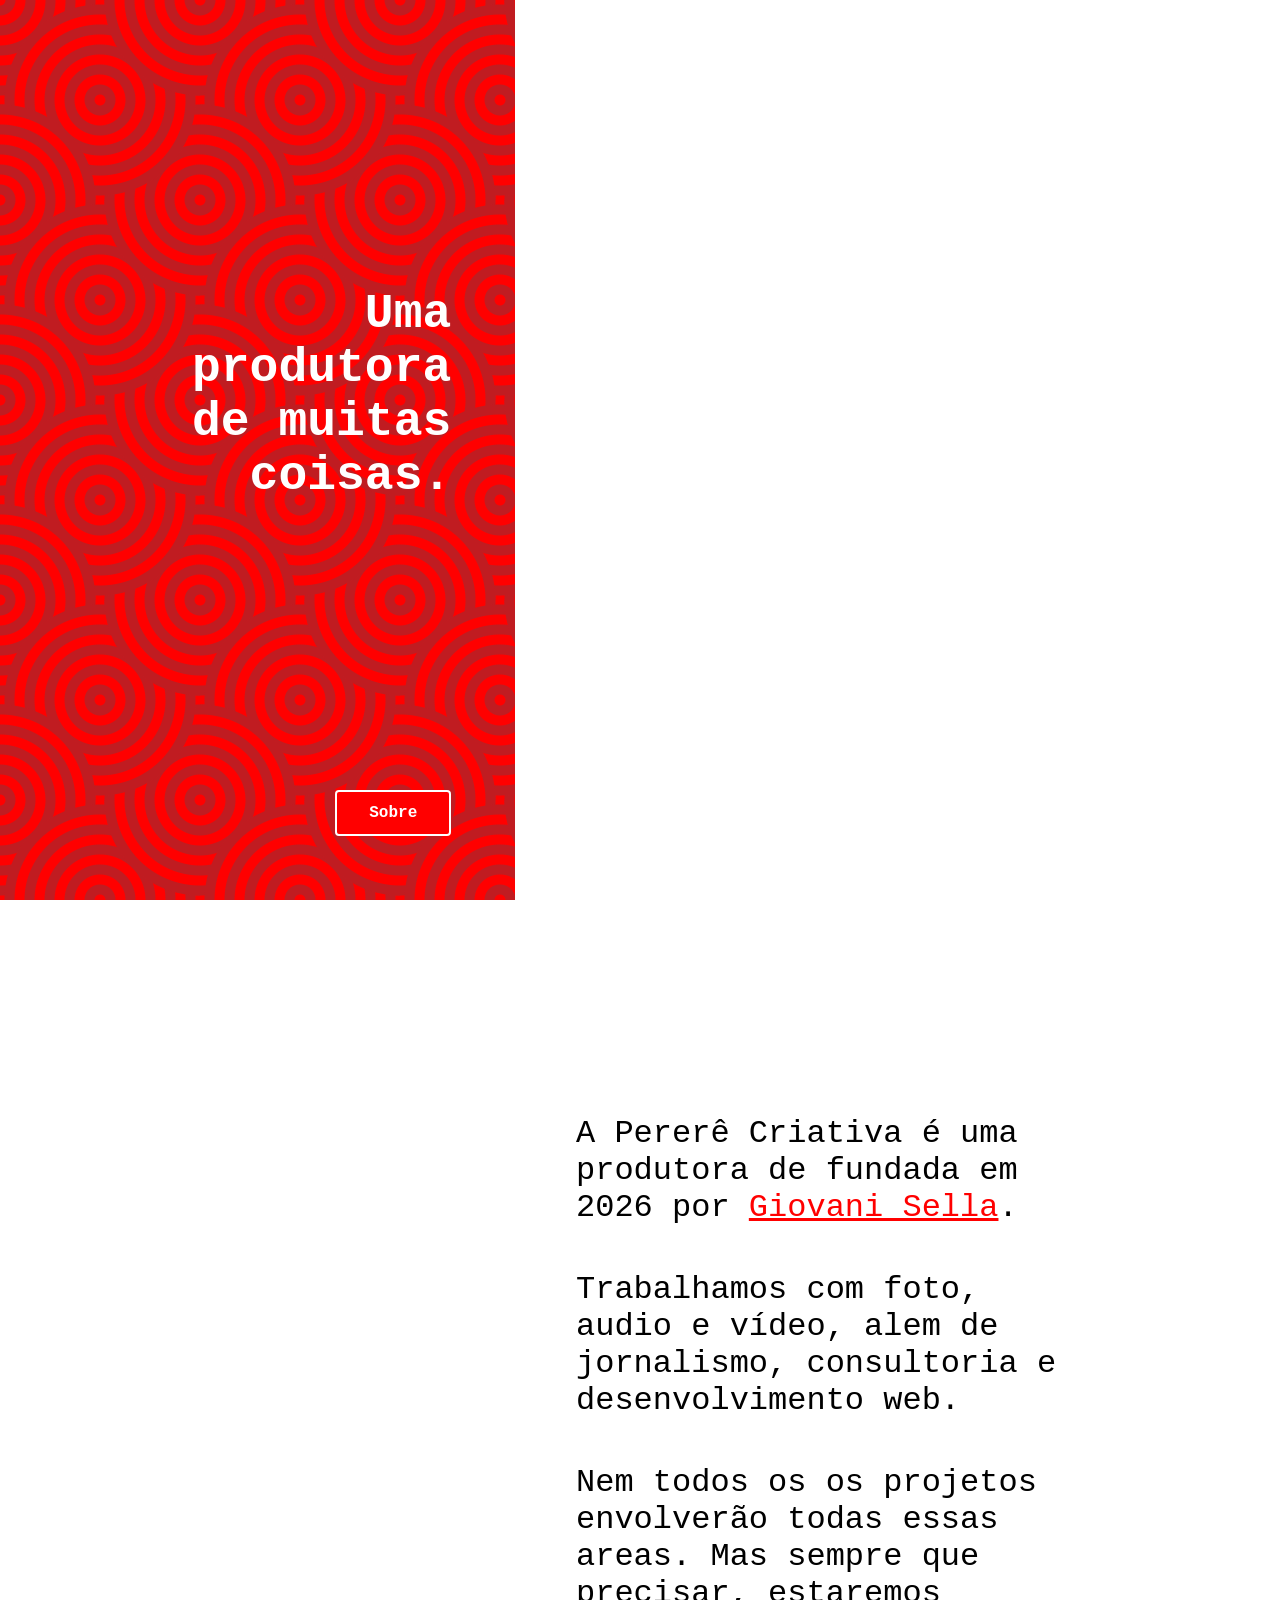
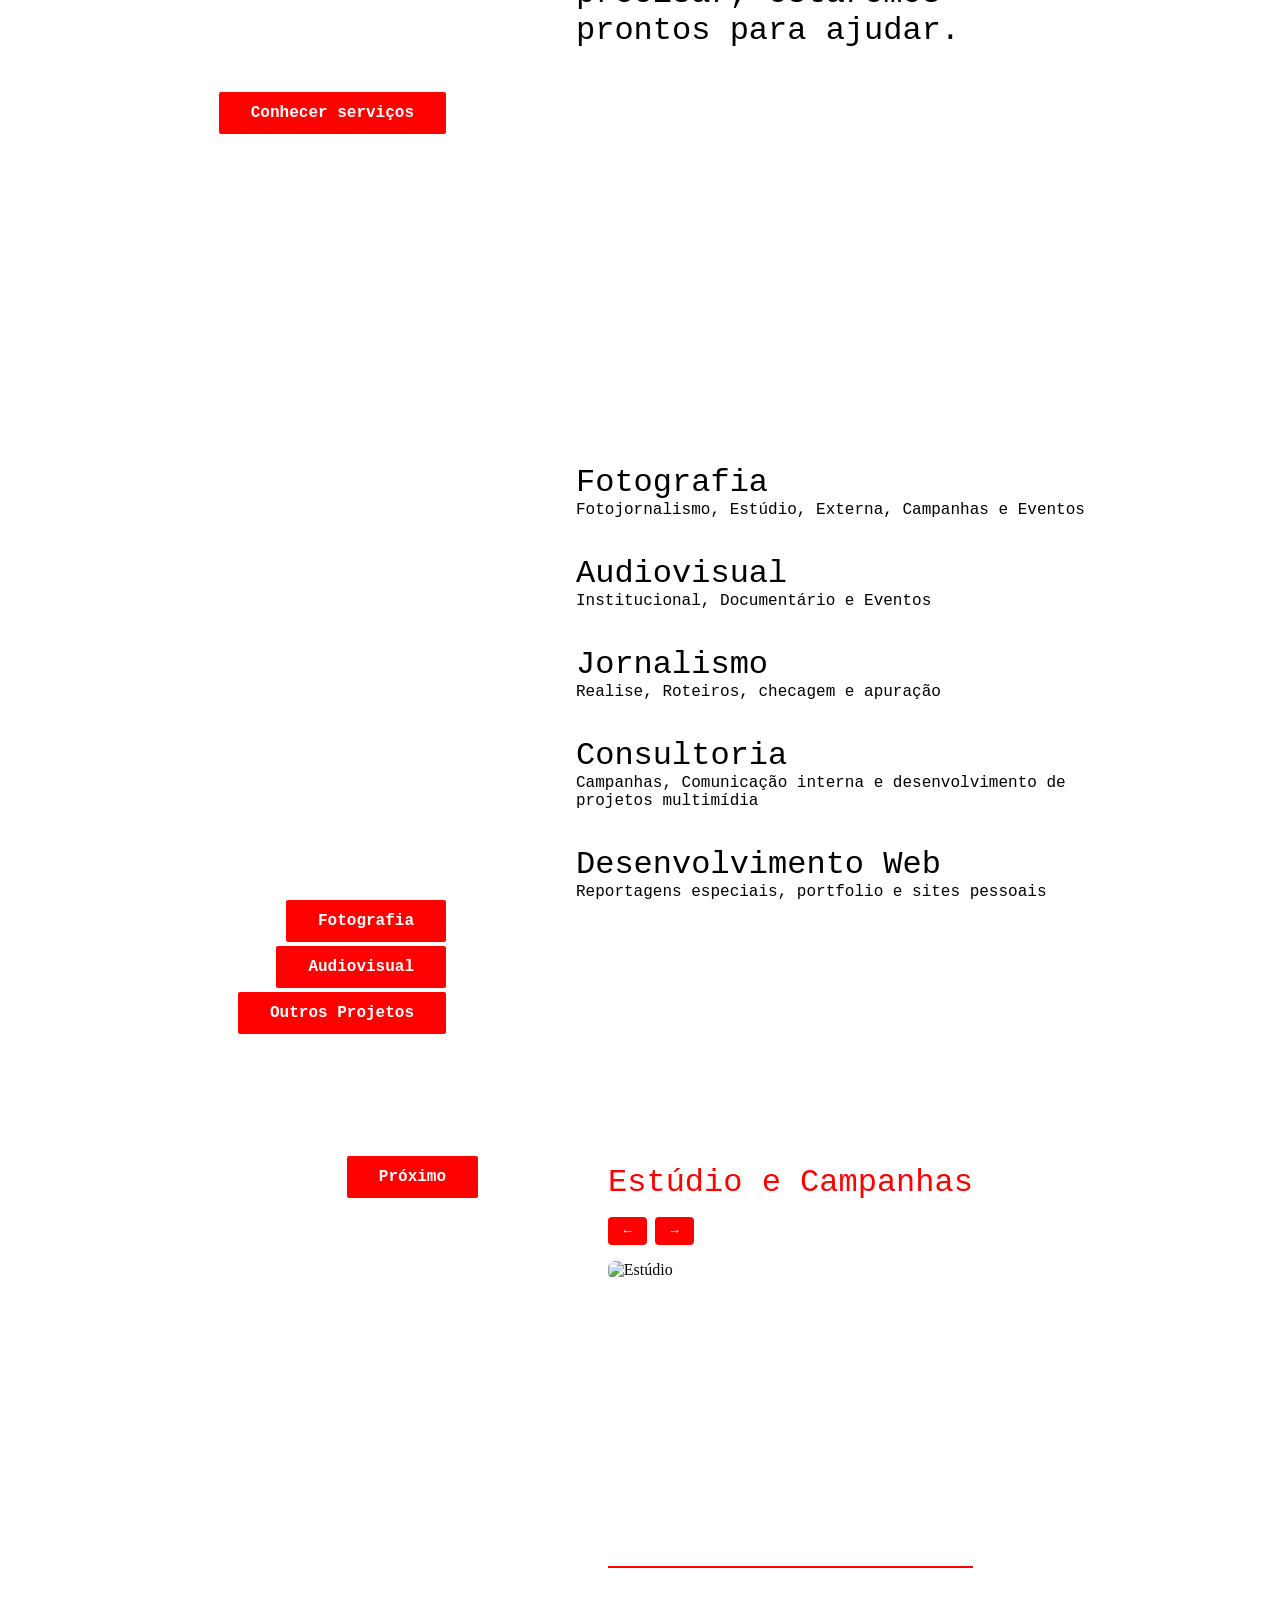
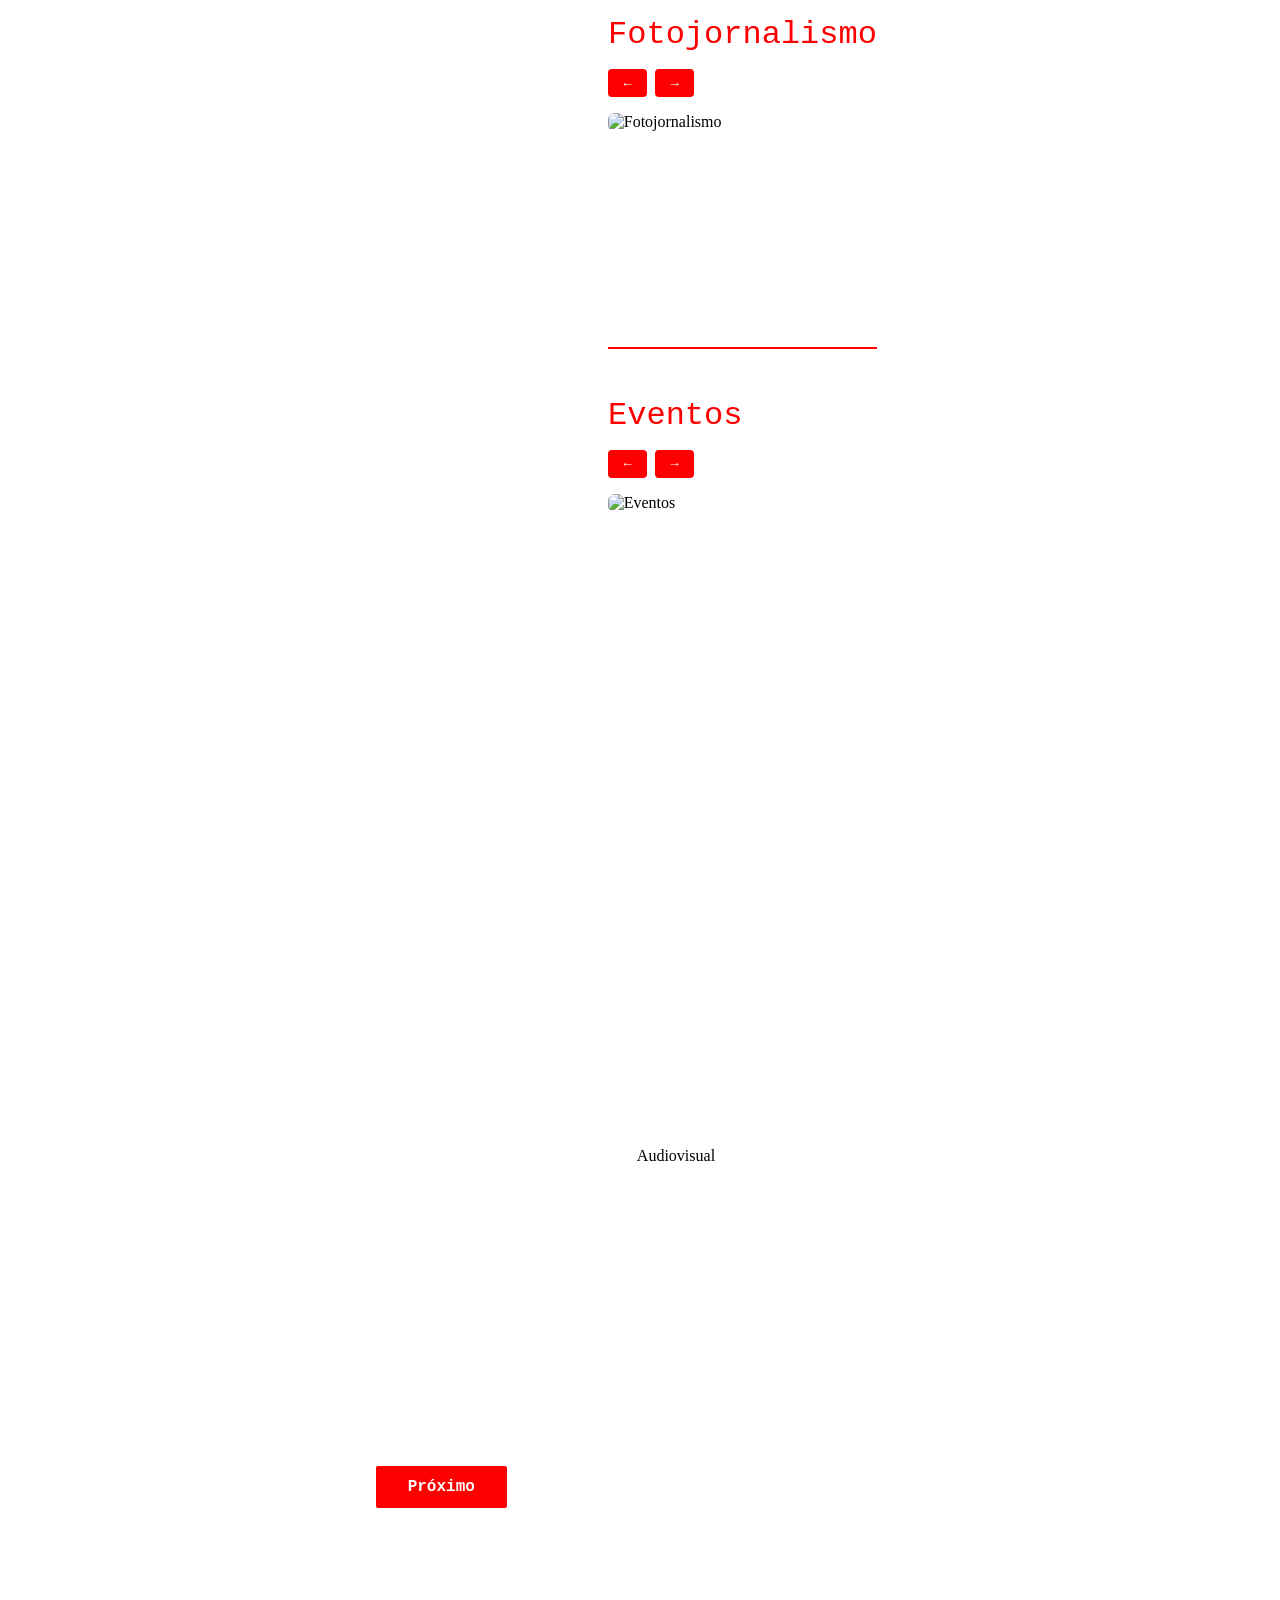
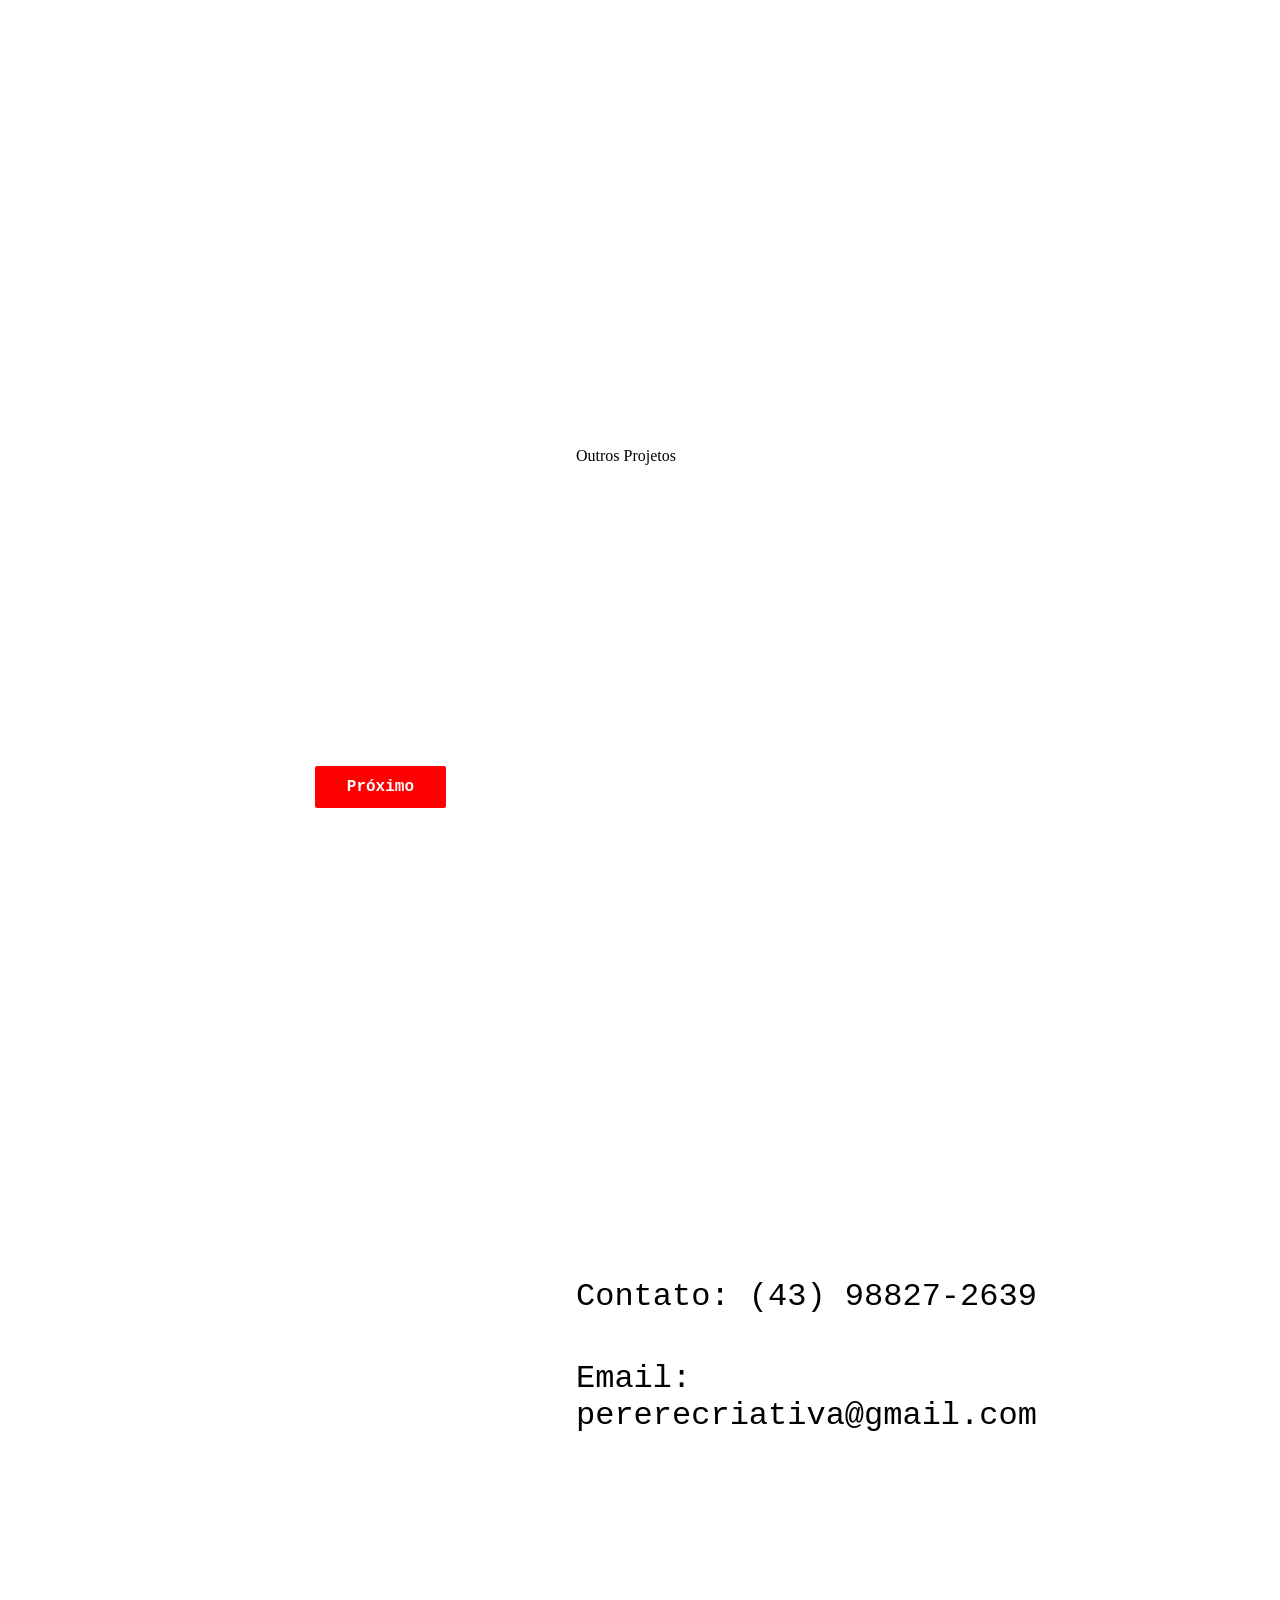
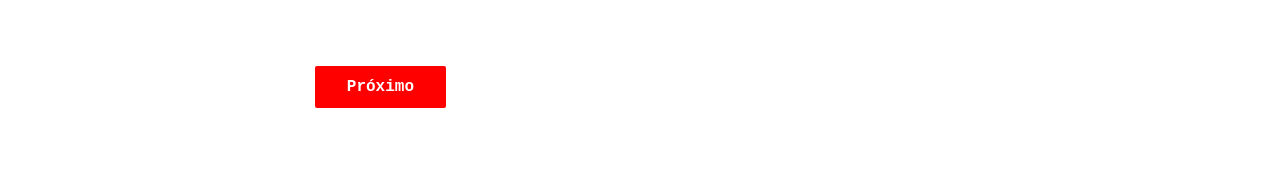
==== src/perere-home.html @ 177f34b7 "first" ====
<!DOCTYPE html>

<html lang="pt">

<head>
    <meta charset="UTF-8">
    <meta name="viewport" content="width=device-width, initial-scale=1.0">
    <title>Pererê Criativa</title>

    <link rel="preconnect" href="https://fonts.googleapis.com">
    <link rel="preconnect" href="https://fonts.gstatic.com" crossorigin>
    <link
        href="https://fonts.googleapis.com/css2?family=Bangers&family=Barriecito&family=Geo:ital@0;1&family=Share+Tech&display=swap"
        rel="stylesheet">


    <link rel="stylesheet" href="/src/perere-style-home.css">
</head>

<body>

    <!-- Elemento fixo com texturas -->
    <div id="textura-fixa"></div>

    <!-- Intro -->
    <section class="inicio" id="inicio">
        <div class="conteudo_completo">

            <div class="lado_esquerdo noMeio">
                <div class="texto_esquerdo">
                    <h1 class="anonymous-pro-bold">Uma produtora de muitas coisas.</h1>
                </div>
                <div class="acoes-bottom">
                    <a href="#Sobre" class="btn-proximo scrolly">Sobre</a>
                </div>
            </div>

            <div class="lado_direito noMeio">
                <img loading="eager" src="/midia/logo fundo transparente.svg" alt="" class="logo_1">

            </div>
        </div>

    </section>

    <!-- Sobre-->
    <section id="Sobre" class="secao">
        <div class="conteudo_completo">

            <div class="lado_esquerdo noInicio">
                <div class="texto_esquerdo">
                    <h1 class="anonymous-pro-bold">Sobre</h1>
                </div>
                <div class="acoes-bottom">
                    <a href="#Serviços" class="btn-proximo scrolly">Conhecer serviços</a>
                </div>
            </div>

            <div class="lado_direito noMeio spacado">
                <h2>
                    A Pererê Criativa é uma produtora de fundada em 2026 por <a href="https://www.giovanisella.com.br"
                        target="_blank">Giovani Sella</a>.
                </h2>

                <h2>
                    Trabalhamos com foto, audio e vídeo, alem de jornalismo, consultoria e desenvolvimento web.
                </h2>
                <h2>
                    Nem todos os os projetos envolverão todas essas areas. Mas sempre que precisar, estaremos prontos
                    para ajudar.
                </h2>
            </div>
        </div>

    </section>

    <!-- Serviços-->
    <section id="Serviços" class="secao">
        <div class="conteudo_completo">

            <div class="lado_esquerdo noInicio">
                <div class="texto_esquerdo">
                    <h1 class="anonymous-pro-bold">Serviços</h1>
                </div>
                <div class="acoes-bottom">
                    <a href="#Fotografia" class="btn-proximo scrolly">Fotografia </a>
                </div>
                <div class="acoes-bottom">
                    <a href="#Audiovisual" class="btn-proximo scrolly">Audiovisual</a>
                </div>
                <div class="acoes-bottom">
                    <a href="#OutrosProjetos" class="btn-proximo scrolly">Outros Projetos</a>
                </div>
            </div>

            <div class="lado_direito noMeio">
                <h2>Fotografia</h2>
                <p>Fotojornalismo, Estúdio, Externa, Campanhas e Eventos</p>
                <span class="espaco"></span>

                <h2>Audiovisual</h2>
                <p>Institucional, Documentário e Eventos</p>
                <span class="espaco"></span>

                <h2>Jornalismo</h2>
                <p>Realise, Roteiros, checagem e apuração</p>
                <span class="espaco"></span>

                <h2>Consultoria</h2>
                <p>Campanhas, Comunicação interna e desenvolvimento de projetos multimídia</p>
                <span class="espaco"></span>

                <h2>Desenvolvimento Web</h2>
                <p>Reportagens especiais, portfolio e sites pessoais</p>
            </div>
        </div>

    </section>

    <!--fotografia-->

    <section id="Fotografia" class="secao">
        <div class="conteudo_completo">

            <div class="lado_esquerdo noInicio">
                <div class="texto_esquerdo">
                    <h1 class="anonymous-pro-bold">Fotografia</h1>
                </div>
                <div class="acoes-bottom">
                    <a href="#Audiovisual" class="btn-proximo scrolly">Próximo</a>
                </div>
            </div>

            <div class="lado_direito">

                <div class="galeria-secao">
                    <h2>Estúdio e Campanhas</h2>
                    <div class="controles-galeria">
                        <button class="prev">←</button>
                        <button class="next">→</button>
                    </div>
                    <div class="gallery">
                        <div class="gallery-item active"><img loading="eager"
                                src="/midia/RegianeRibeiro_25 de março de 2025_GiovaniSella10.jpg" alt="Estúdio"></div>
                        <div class="gallery-item"><img loading="eager"
                                src="/midia/RegianeRibeiro_25 de março de 2025_GiovaniSella22.jpg" alt="Estúdio"></div>
                        <div class="gallery-item"><img loading="eager"
                                src="/midia/RodrigoMatana 25 de março de 2025_GiovaniSella01.jpg" alt="Estúdio"></div>
                        <div class="gallery-item"><img loading="eager"
                                src="/midia/RodrigoMatana 25 de março de 2025_GiovaniSella02.jpg" alt="Estúdio"></div>
                        <div class="gallery-item"><img loading="eager"
                                src="/midia/RodrigoMatana 25 de março de 2025_GiovaniSella05.jpg" alt="Estúdio"></div>
                        <div class="gallery-item"><img loading="eager"
                                src="/midia/RodrigoMatana 25 de março de 2025_GiovaniSella08.jpg" alt="Estúdio"></div>
                        <div class="gallery-item"><img loading="eager"
                                src="/midia/Rodrigo Botelho e Queila - Giovani Sella 48.jpg" alt="Estúdio"></div>
                    </div>
                </div>

                <div class="galeria-secao">
                    <h2>Fotojornalismo</h2>
                    <div class="controles-galeria">
                        <button class="prev">←</button>
                        <button class="next">→</button>
                    </div>
                    <div class="gallery">
                        <div class="gallery-item active"><img loading="eager"
                                src="/midia/Formatura Tec ADM Guarda Mirim 2023 - 46.jpg" alt="Fotojornalismo"></div>
                        <div class="gallery-item"><img loading="eager"
                                src="/midia/Formatura Tec ADM Guarda Mirim 2023 - 57.jpg" alt="Fotojornalismo"></div>
                        <div class="gallery-item"><img loading="eager"
                                src="/midia/Formatura Tec ADM Guarda Mirim 2023 - 74.jpg" alt="Fotojornalismo"></div>
                        <div class="gallery-item"><img loading="eager"
                                src="/midia/Formatura Tec ADM Guarda Mirim 2023 - 9.jpg" alt="Fotojornalismo"></div>
                    </div>
                </div>

                <div class="galeria-secao">

                    <h2>Eventos</h2>
                    <div class="controles-galeria">
                        <button class="prev">←</button>
                        <button class="next">→</button>
                    </div>
                    <div class="gallery">
                        <div class="gallery-item active"><img loading="eager"
                                src="/midia/Graciele e trovão - 06 de junho de 2024 extras-4.jpg" alt="Eventos"></div>
                        <div class="gallery-item"><img loading="eager"
                                src="/midia/Graciele e trovão - 06 de junho de 2024 extras-51.jpg" alt="Eventos"></div>
                        <div class="gallery-item"><img loading="eager"
                                src="/midia/Graciele e trovão - 11 de junho de 2024 (26).jpg" alt="Eventos"></div>
                        <div class="gallery-item"><img loading="eager"
                                src="/midia/Graciele e trovão - 11 de junho de 2024 (27).jpg" alt="Eventos"></div>
                        <div class="gallery-item"><img loading="eager"
                                src="/midia/Graciele e trovão - 11 de junho de 2024 (34).jpg" alt="Eventos"></div>
                        <div class="gallery-item"><img loading="eager"
                                src="/midia/Graciele e trovão - 11 de junho de 2024 (35).jpg" alt="Eventos"></div>
                        <div class="gallery-item"><img loading="eager" src="/midia/IMG_9809-2.jpg" alt="Eventos"></div>
                    </div>
                </div>
            </div>
        </div>
    </section>

    <!-- Audiovisual -->
    <section id="Audiovisual" class="secao">
        <div class="conteudo_completo">

            <div class="lado_esquerdo noInicio">
                <div class="texto_esquerdo">
                    <h1 class="anonymous-pro-bold">Audiovisual</h1>
                </div>
                <div class="acoes-bottom">
                    <a href="#Projetos" class="btn-proximo scrolly">Próximo</a>
                </div>
            </div>

            <div class="lado_direito noMeio spacado">
                Audiovisual
            </div>
        </div>
    </section>

    <!-- Outros Projetos-->

    <section id="OutrosProjetos" class="secao">
        <div class="conteudo_completo">

            <div class="lado_esquerdo noInicio">
                <div class="texto_esquerdo">
                    <h1 class="anonymous-pro-bold">Outros Projetos</h1>
                </div>
                <div class="acoes-bottom">
                    <a href="#Contato" class="btn-proximo scrolly">Próximo</a>
                </div>
            </div>

            <div class="lado_direito noMeio spacado">
                Outros Projetos
            </div>
        </div>
    </section>

    <!-- Contato-->
    <section id="Contato" class="secao">
        <div class="conteudo_completo">

            <div class="lado_esquerdo noInicio">
                <div class="texto_esquerdo">
                    <h1 class="anonymous-pro-bold">Contato</h1>
                </div>
                <div class="acoes-bottom">
                    <a href="#inicio" class="btn-proximo scrolly">Próximo</a>
                </div>
            </div>

            <div class="lado_direito noMeio spacado">
                <h2>Contato: (43) 98827-2639</h2>
                <h2>Email: pererecriativa@gmail.com</h2>
            </div>
        </div>

    </section>

    <!--Script-->
    <script src="/src/perere-script.js"></script>

</body>
---- src/perere-style-home.css ----
:root {
    /* Cores principais da marca */
    --cor-primaria: #ff0000;
    --cor-secundaria: #c01c21;
    --cor-terciaria: #cc0008;
    --cor-quaternaria: #dd0004;

    /* Tipografia */
    --font-mono: "Anonymous Pro", monospace;
}

/* ========== Reset e Base ========== */
* {
    margin: 0;
    padding: 0;
    box-sizing: border-box;
}

html {
    margin: 0;
    padding: 0;
    scroll-snap-type: y proximity;
    scroll-padding-top: 4vh;
    scroll-behavior: smooth;
}

/* ========== Tipografia ========== */
/* Classes reutilizáveis para fonte Anonymous Pro */
.anonymous-pro-regular {
    font-family: var(--font-mono);
    font-weight: 400;
    font-style: normal;
}

.anonymous-pro-bold {
    font-family: var(--font-mono);
    font-weight: 700;
    font-style: normal;
}

.anonymous-pro-regular-italic {
    font-family: var(--font-mono);
    font-weight: 400;
    font-style: italic;
}

.anonymous-pro-bold-italic {
    font-family: var(--font-mono);
    font-weight: 700;
    font-style: italic;
}

.geo-regular {
    font-family: "Geo", sans-serif;
    font-weight: 400;
    font-style: normal;
}

.geo-regular-italic {
    font-family: "Geo", sans-serif;
    font-weight: 400;
    font-style: italic;
}

.share-tech-regular {
    font-family: "Share Tech", sans-serif;
    font-weight: 400;
    font-style: normal;
}

.barriecito-regular {
    font-family: "Barriecito", system-ui;
    font-weight: 400;
    font-style: normal;
}

.bangers-regular {
    font-family: "Bangers", system-ui;
    font-weight: 400;
    font-style: normal;
}


/* Estilos de títulos */
h1 {
    font-family: var(--font-mono);
    font-weight: 700;
    font-size: 3rem;
    color: #FFFFFF;
}

h2 {
    font-family: var(--font-mono);
    font-weight: 400;
    font-size: 2rem;
    color: #000000;
}

a {
    color: var(--cor-primaria);
    text-decoration: underline;

}

a:hover {
    color: var(--cor-secundaria);
}

p {
    font-family: var(--font-mono);
    font-weight: 200;
    font-size: 1rem;
    color: #000000;
}

/* Variações de fonte para h1 sincronizadas com texturas */
h1.fonte1 {
    font-size: 3.5rem;
    font-weight: 700;
    letter-spacing: 0;
}

h1.fonte2 {
    font-family: "Barriecito", system-ui;
    font-size: 3.5rem;
    font-weight: 700;
    letter-spacing: 0.4rem;
}

h1.fonte3 {
    font-family: "Bangers", system-ui;
    font-size: 4.2rem;
    font-weight: 700;
    letter-spacing: 0.45rem;
    line-height: 0.9;
}

h1.fonte4 {
    font-family: "Share Tech", sans-serif;
    font-size: 4.3rem;
    font-weight: 700;
    letter-spacing: 0.2rem;
    line-height: 0.9;
}

h1.fonte5 {
    font-family: "Geo", sans-serif;
    font-size: 4.5rem;
    font-weight: 700;
    letter-spacing: 0.2rem;
    line-height: 0.9;
    font-style: italic;
}

/* ========== Layout Geral ========== */
/* Container de seções */
.inicio,
.secao {
    display: flex;
    flex-direction: column;
    height: 100vh;
    scroll-snap-align: start;
    scroll-snap-stop: always;
}

/* Grid de conteúdo: 70% esquerdo + 30% direito */
.conteudo_completo {
    display: flex;
    flex-direction: row;
    width: 100%;
    height: 100%;
}

/* Centralização de conteúdo: vertical (no meio) ou início */
.noMeio {
    justify-content: center;
}

.noInicio {
    justify-content: flex-start;
}

.spacado {
    gap: 5vh;
}

.espaco {
    height: 4vh;
}

/* ========== Lado Esquerdo (70%) ========== */
.lado_esquerdo {
    flex: 1;
    width: 70%;
    height: 100%;
    display: flex;
    flex-direction: column;
    justify-content: space-between;
    align-items: flex-end;
    text-align: right;
    padding-left: 15%;
    padding-right: 5%;
    padding-bottom: 5%;
    position: relative;
    z-index: 1;
    background: transparent;
    pointer-events: auto;
}

/* Container de texto (traz o texto à frente da textura fixa) */
.texto_esquerdo {
    display: flex;
    flex-direction: column;
    justify-content: center;
    align-items: flex-end;
    flex: 1;
    position: relative;
    z-index: 1;
}

/* Container de ações no rodapé do lado esquerdo */
.acoes-bottom {
    display: flex;
    gap: 1rem;
    align-items: center;
    justify-content: flex-end;
    position: relative;
    z-index: 2;
    pointer-events: auto;
}

/* Botão de navegacião */
.btn-proximo {
    padding: 0.75rem 2rem;
    background-color: var(--cor-primaria);
    color: #FFFFFF;
    text-decoration: none;
    font-family: var(--font-mono);
    font-weight: 700;
    font-size: 1rem;
    border: 2px solid #FFFFFF;
    border-radius: 4px;
    cursor: pointer;
    transition: background-color 0.3s ease, color 0.3s ease, transform 0.3s ease;
    display: inline-block;
    pointer-events: auto;
    z-index: 2;
}

.btn-proximo:hover {
    background-color: #FFFFFF;
    color: var(--cor-primaria);
    transform: scale(1.05);
}

/* ========== Lado Direito (30%) ========== */
.lado_direito {
    flex: 2;
    width: 70%;
    height: 100%;
    display: flex;
    flex-direction: column;
    align-items: flex-start;
    text-align: left;
    padding-right: 15%;
    padding-left: 5%;
    padding-top: 5%;
    position: relative;
    z-index: 1;
    background-color: #FFFFFF;
}

/* ========== Background Fixo ========== */
/* Elemento que mantém a textura fixa enquanto página faz scroll */
#textura-fixa {
    position: fixed;
    top: 0;
    left: 0;
    width: 100vw;
    height: 100vh;
    z-index: -1;
    pointer-events: none;
}

/* ========== Texturas (Padrões 1-5) ========== */
/* Define variáveis CSS e padrão de fundo para #textura-fixa */

.textura1 {

    --s: 30px;
    /* control the size*/
    --c1: var(--cor-primaria);
    --c2: var(--cor-secundaria);

    --_s: 37.5% 12.5% at 62.5%;
    --_g: 34% 99%, #0000 101%;
    --g1: radial-gradient(var(--_s) 100%, #0000 32%, var(--c1) var(--_g));
    --g2: radial-gradient(var(--_s) 0, #0000 32%, var(--c1) var(--_g));
    --g3: radial-gradient(var(--_s) 100%, #0000 32%, var(--c2) var(--_g));
    --g4: radial-gradient(var(--_s) 0, #0000 32%, var(--c2) var(--_g));
    background:
        var(--g1),
        var(--g2) 0 calc(3*var(--s)),
        var(--g3) var(--s) calc(3*var(--s)),
        var(--g4) var(--s) calc(6*var(--s)),
        var(--g1) calc(2*var(--s)) calc(6*var(--s)),
        var(--g2) calc(2*var(--s)) calc(9*var(--s)),
        var(--g3) calc(3*var(--s)) calc(9*var(--s)),
        var(--g4) calc(3*var(--s)) 0,
        repeating-linear-gradient(var(--c1) 0 25%, var(--c2) 0 50%);
    background-size: calc(4*var(--s)) calc(12*var(--s));

}

.textura2 {
    --s: 200px;
    --_g: var(--cor-primaria) 0% 5%, var(--cor-secundaria) 6% 15%, var(--cor-primaria) 16% 25%, var(--cor-secundaria) 26% 35%, var(--cor-primaria) 36% 45%,
        var(--cor-secundaria) 46% 55%, var(--cor-primaria) 56% 65%, var(--cor-secundaria) 66% 75%, var(--cor-primaria) 76% 85%, var(--cor-secundaria) 86% 95%, #0000 96%;
    background:
        radial-gradient(50% 50% at 100% 0, var(--_g)),
        radial-gradient(50% 50% at 0 100%, var(--_g)),
        radial-gradient(50% 50%, var(--_g)),
        radial-gradient(50% 50%, var(--_g)) calc(var(--s)/2) calc(var(--s)/2) var(--cor-primaria);
    background-size: var(--s) var(--s);
}

.textura3 {
    --s: 100px;
    --_g: var(--cor-primaria) 90deg, #0000 90.5deg;
    background:
        conic-gradient(from -45deg, var(--_g)),
        conic-gradient(from 135deg, var(--_g)) calc(var(--s)/2) 0,
        var(--cor-secundaria);
    background-size: var(--s) var(--s);
}

.textura4 {
    --s: 100px;
    --_g: var(--cor-quaternaria) 0 120deg, #0000 0;
    background:
        conic-gradient(from -60deg at 50% calc(100%/3), var(--_g)),
        conic-gradient(from 120deg at 50% calc(200%/3), var(--_g)),
        conic-gradient(from 60deg at calc(200%/3), var(--cor-quaternaria) 60deg, var(--cor-secundaria) 0 120deg, #0000 0),
        conic-gradient(from 180deg at calc(100%/3), var(--cor-primaria) 60deg, var(--_g)),
        linear-gradient(90deg, var(--cor-primaria) calc(100%/6), var(--cor-secundaria) 0 50%,
            var(--cor-primaria) 0 calc(500%/6), var(--cor-secundaria) 0);
    background-size: calc(1.732 * var(--s)) var(--s);
}

.textura5 {
    --s: 220px;
    /* control the size*/
    --c1: var(--cor-primaria);
    --c2: var(--cor-secundaria);

    --_g: var(--s) var(--s) radial-gradient(var(--c1) 17%, var(--c2) 18% 35%, #0000 36.5%);
    background:
        calc(var(--s)/-4) calc(var(--s)/-4)/var(--_g),
        calc(var(--s)/ 4) calc(var(--s)/ 4)/var(--_g),
        radial-gradient(var(--c2) 34%, var(--c1) 36% 68%, #0000 70%) 0 0/calc(var(--s)/2) calc(var(--s)/2),
        repeating-linear-gradient(45deg, var(--c1) -12.5% 12.5%, var(--c2) 0 37.5%) 0 0/var(--s) var(--s);
}

/* ========== GALERIA ========== */

.galeria-secao {
    display: flex;
    flex-direction: column;
    gap: 1rem;
    margin-bottom: 3rem;
    border-bottom: 2px solid var(--cor-primaria);
    padding-bottom: 2rem;
}

.galeria-secao:last-child {
    border-bottom: none;
}

.galeria-secao h2 {
    color: var(--cor-primaria);
}

/* controles */

.controles-galeria {
    display: flex;
    gap: 0.5rem;
}

.controles-galeria button {
    background: var(--cor-primaria);
    color: white;
    border: none;
    padding: 0.4rem 0.8rem;
    cursor: pointer;
    border-radius: 4px;
}

.controles-galeria button:hover {
    background: var(--cor-secundaria);
}

/* container da galeria */

.gallery {
    position: relative;
    width: 100%;
    aspect-ratio: 4/3;
    overflow: hidden;
    border-radius: 6px;
}

/* cada imagem */

.gallery-item {
    position: absolute;
    inset: 0;
    opacity: 0;
    transition: opacity 0.4s ease;
    will-change: opacity;
}

.gallery-item.active {
    opacity: 1;
    position: relative;
}

/* imagem */

.gallery-item img {
    width: 100%;
    height: 100%;
    object-fit: cover;
    border-radius: 6px;
}

/* ========== Seção Fotografia Expandida ========== */
/* Permet que apenas a seção Fotografia cresça além de 100vh */
#Fotografia {
    height: auto;
    min-height: 100vh;
}

#Fotografia .conteudo_completo {
    height: auto;
    min-height: 100%;
}

#Fotografia .lado_direito {
    height: auto;
    min-height: 100%;
}
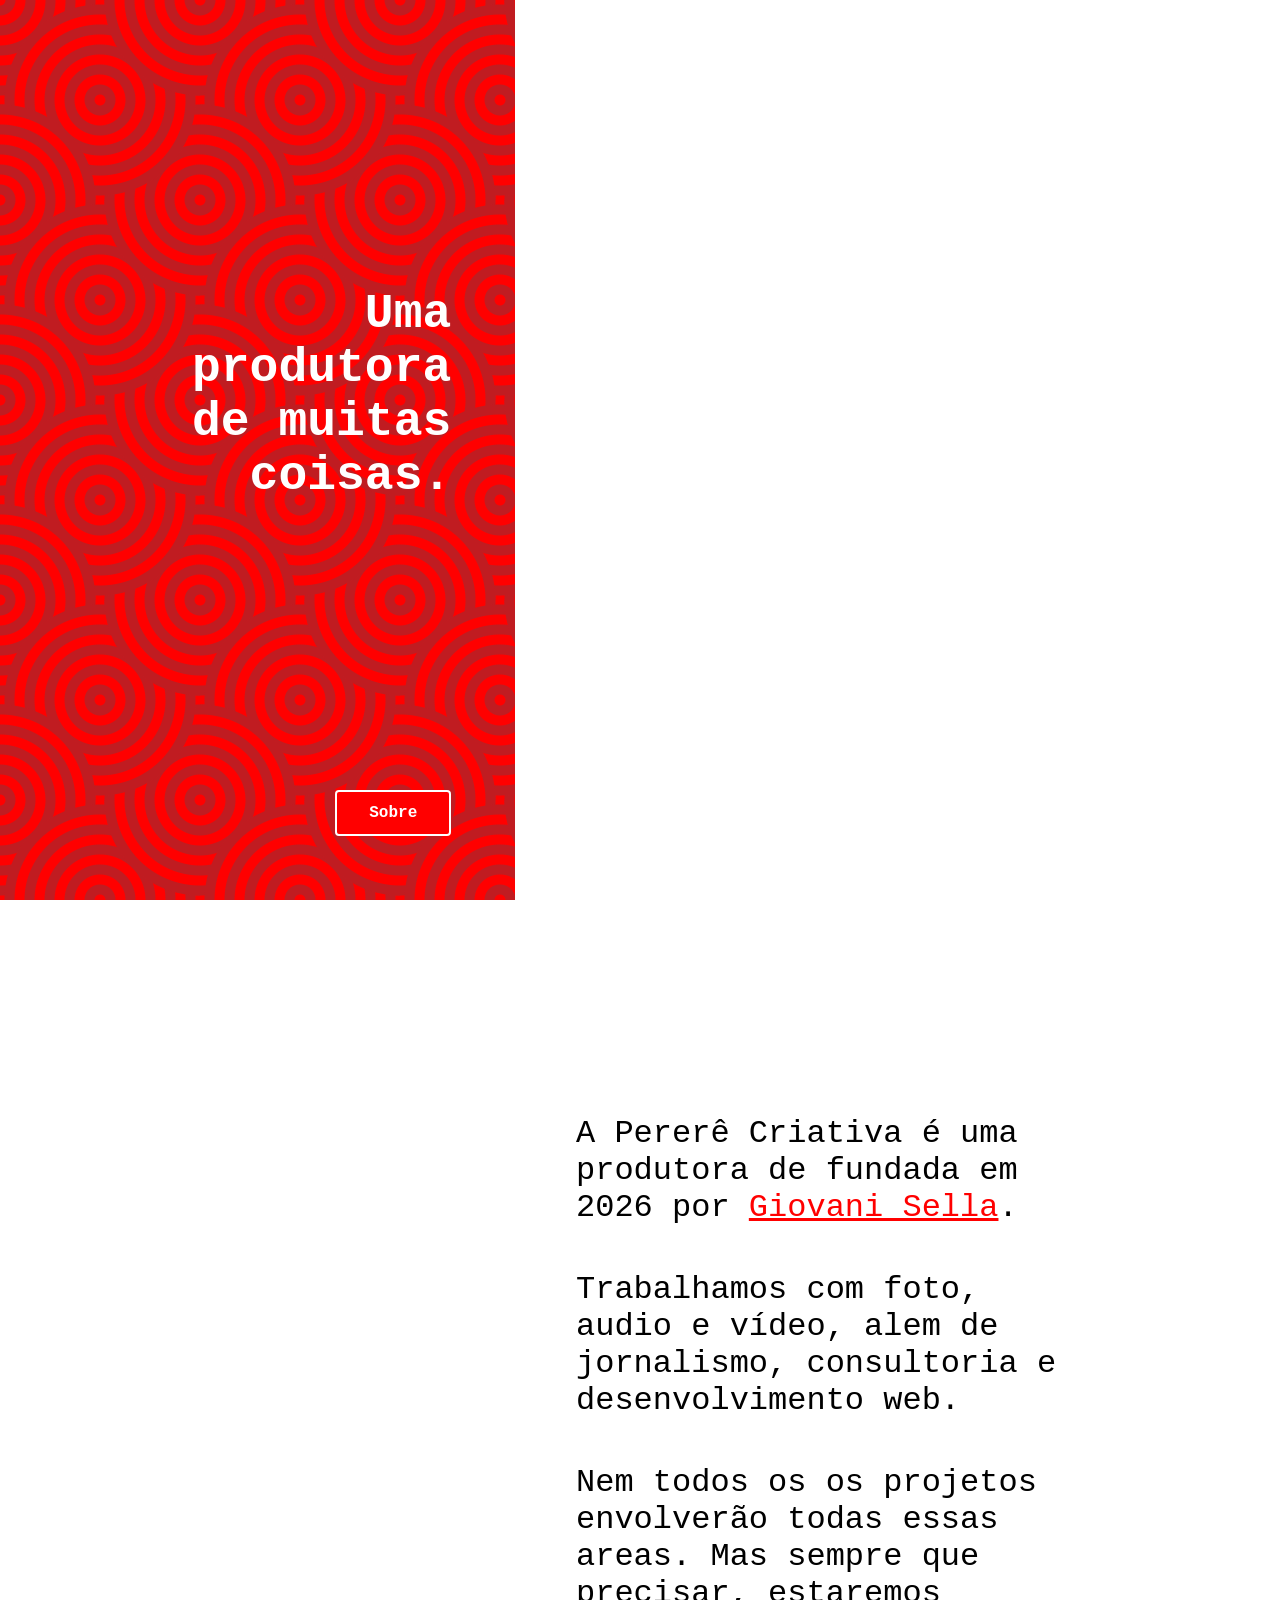
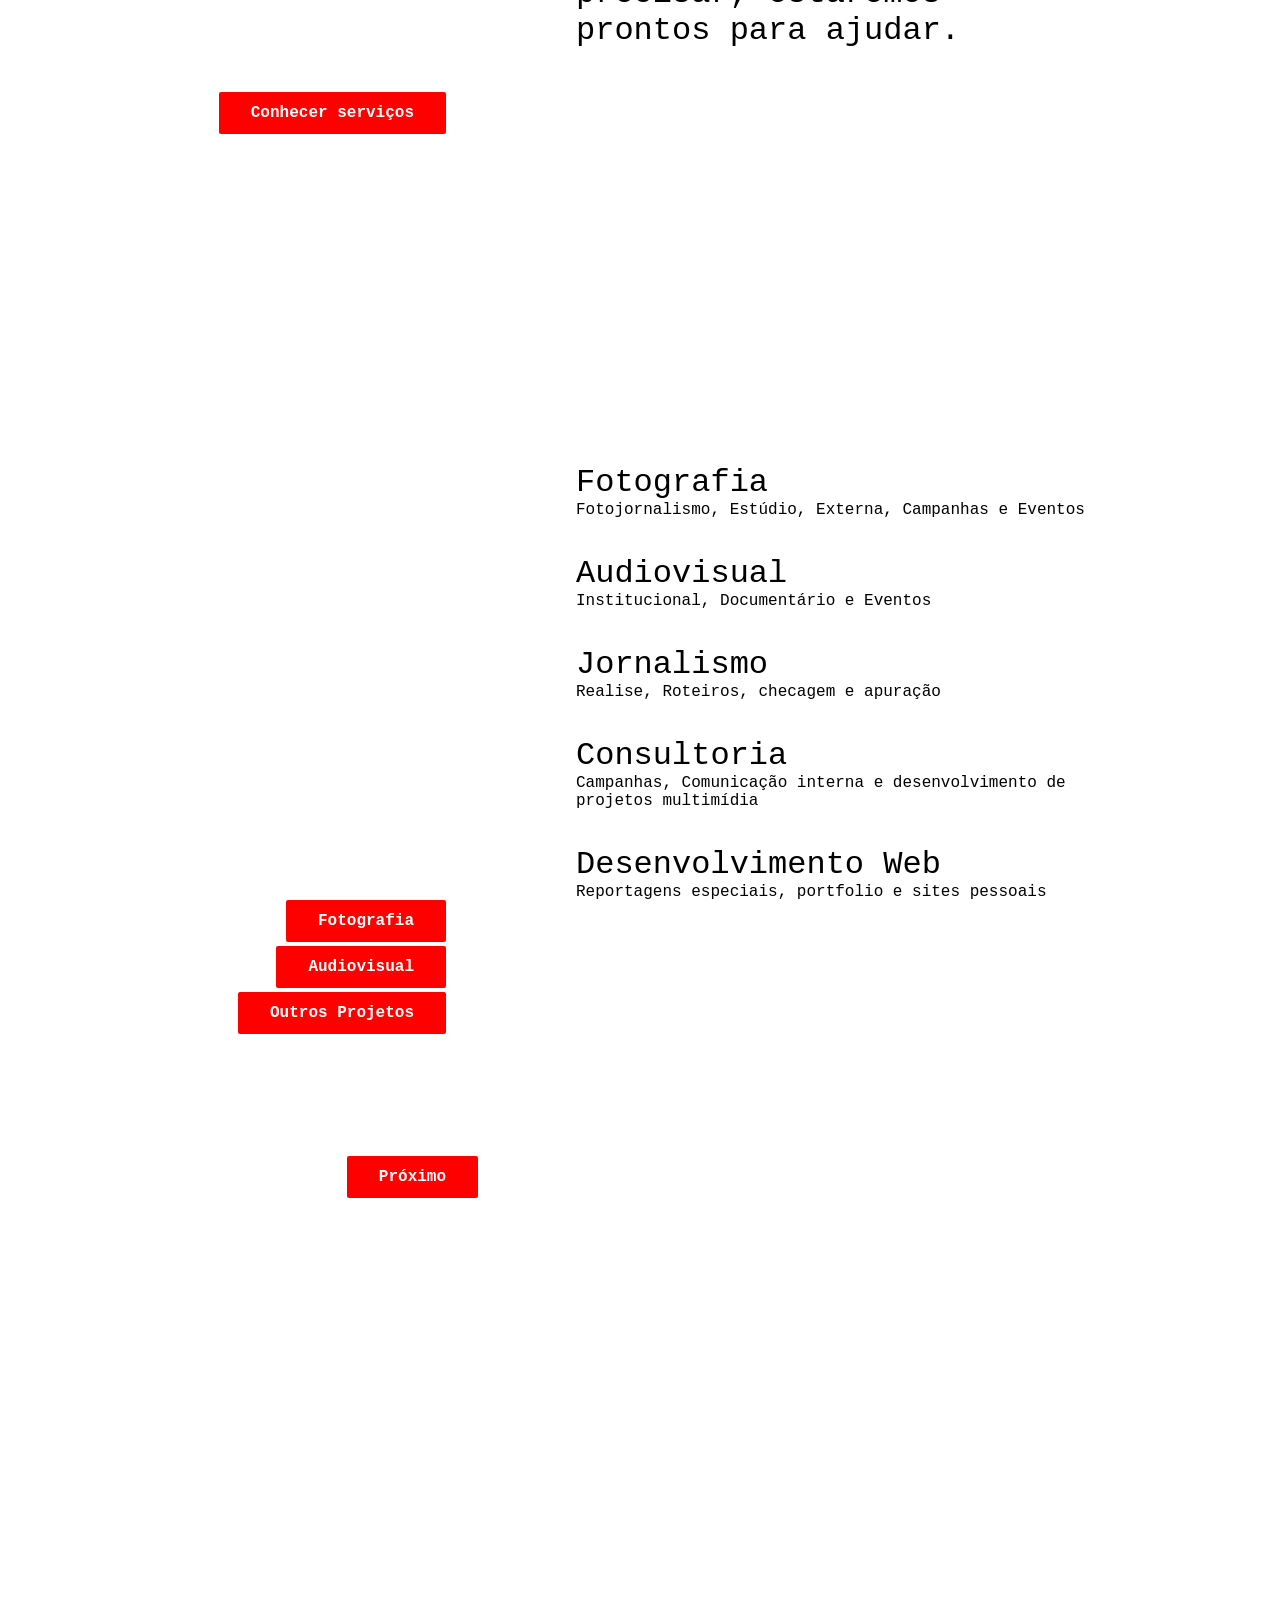
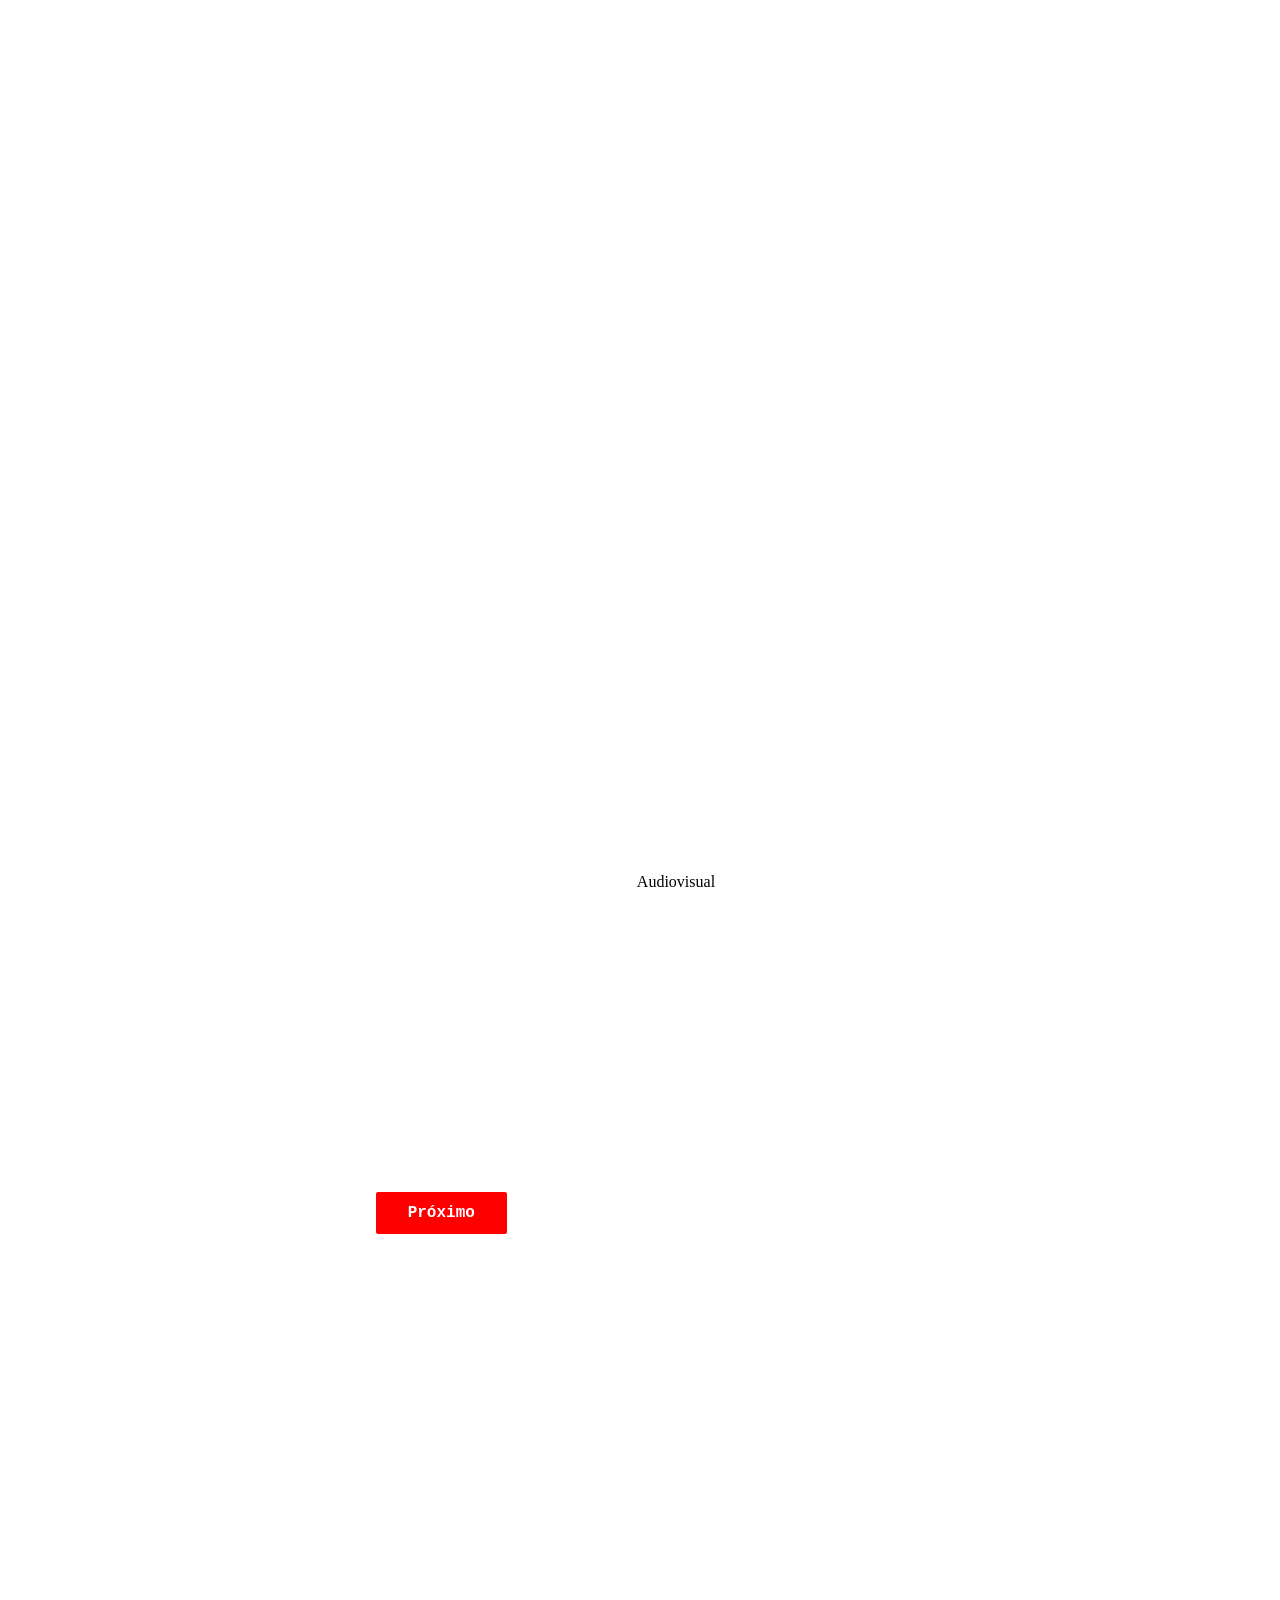
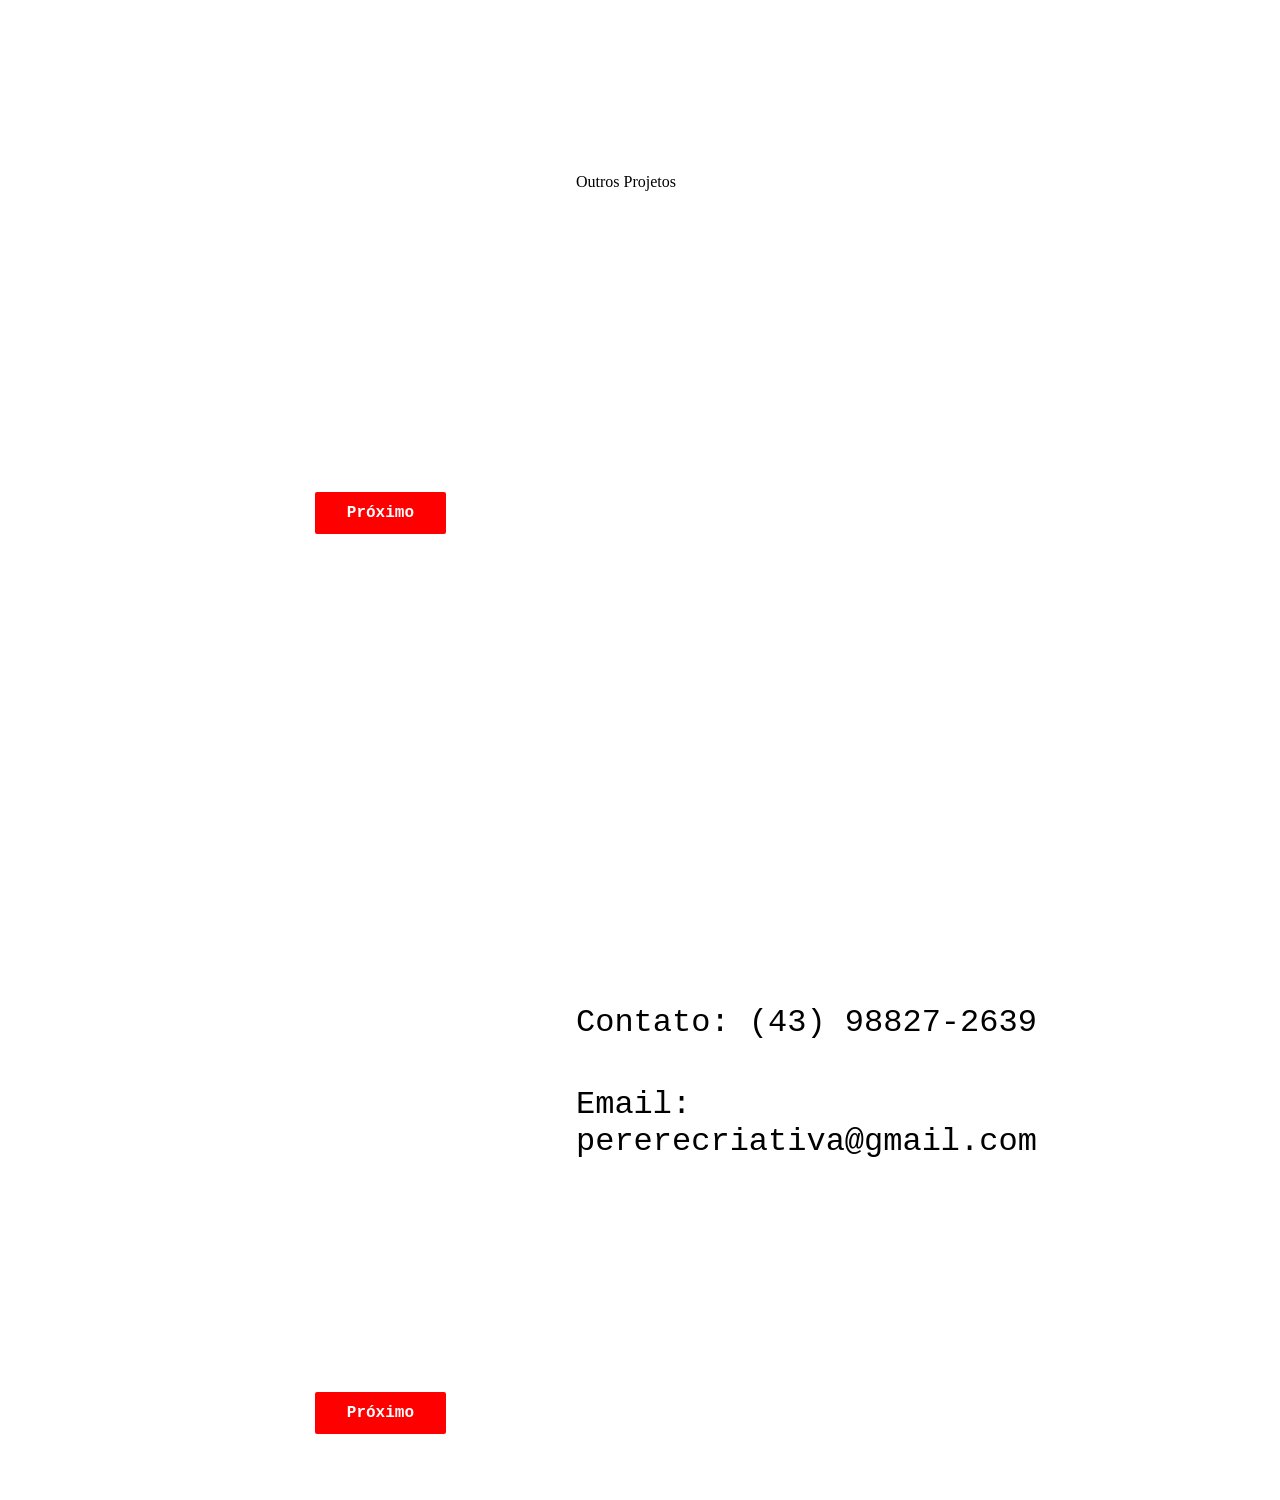
==== commit db3000bf: "Update perere-home.html" ====
--- a/src/perere-home.html
+++ b/src/perere-home.html
@@ -132,9 +132,11 @@
             </div>
 
             <div class="lado_direito">
-
+                <!-- 
                 <div class="galeria-secao">
                     <h2>Estúdio e Campanhas</h2>
+
+                    
                     <div class="controles-galeria">
                         <button class="prev">←</button>
                         <button class="next">→</button>
@@ -198,6 +200,7 @@
                         <div class="gallery-item"><img loading="eager" src="/midia/IMG_9809-2.jpg" alt="Eventos"></div>
                     </div>
                 </div>
+                    -->
             </div>
         </div>
     </section>
@@ -265,4 +268,4 @@
     <!--Script-->
     <script src="/src/perere-script.js"></script>
 
-</body>+</body>
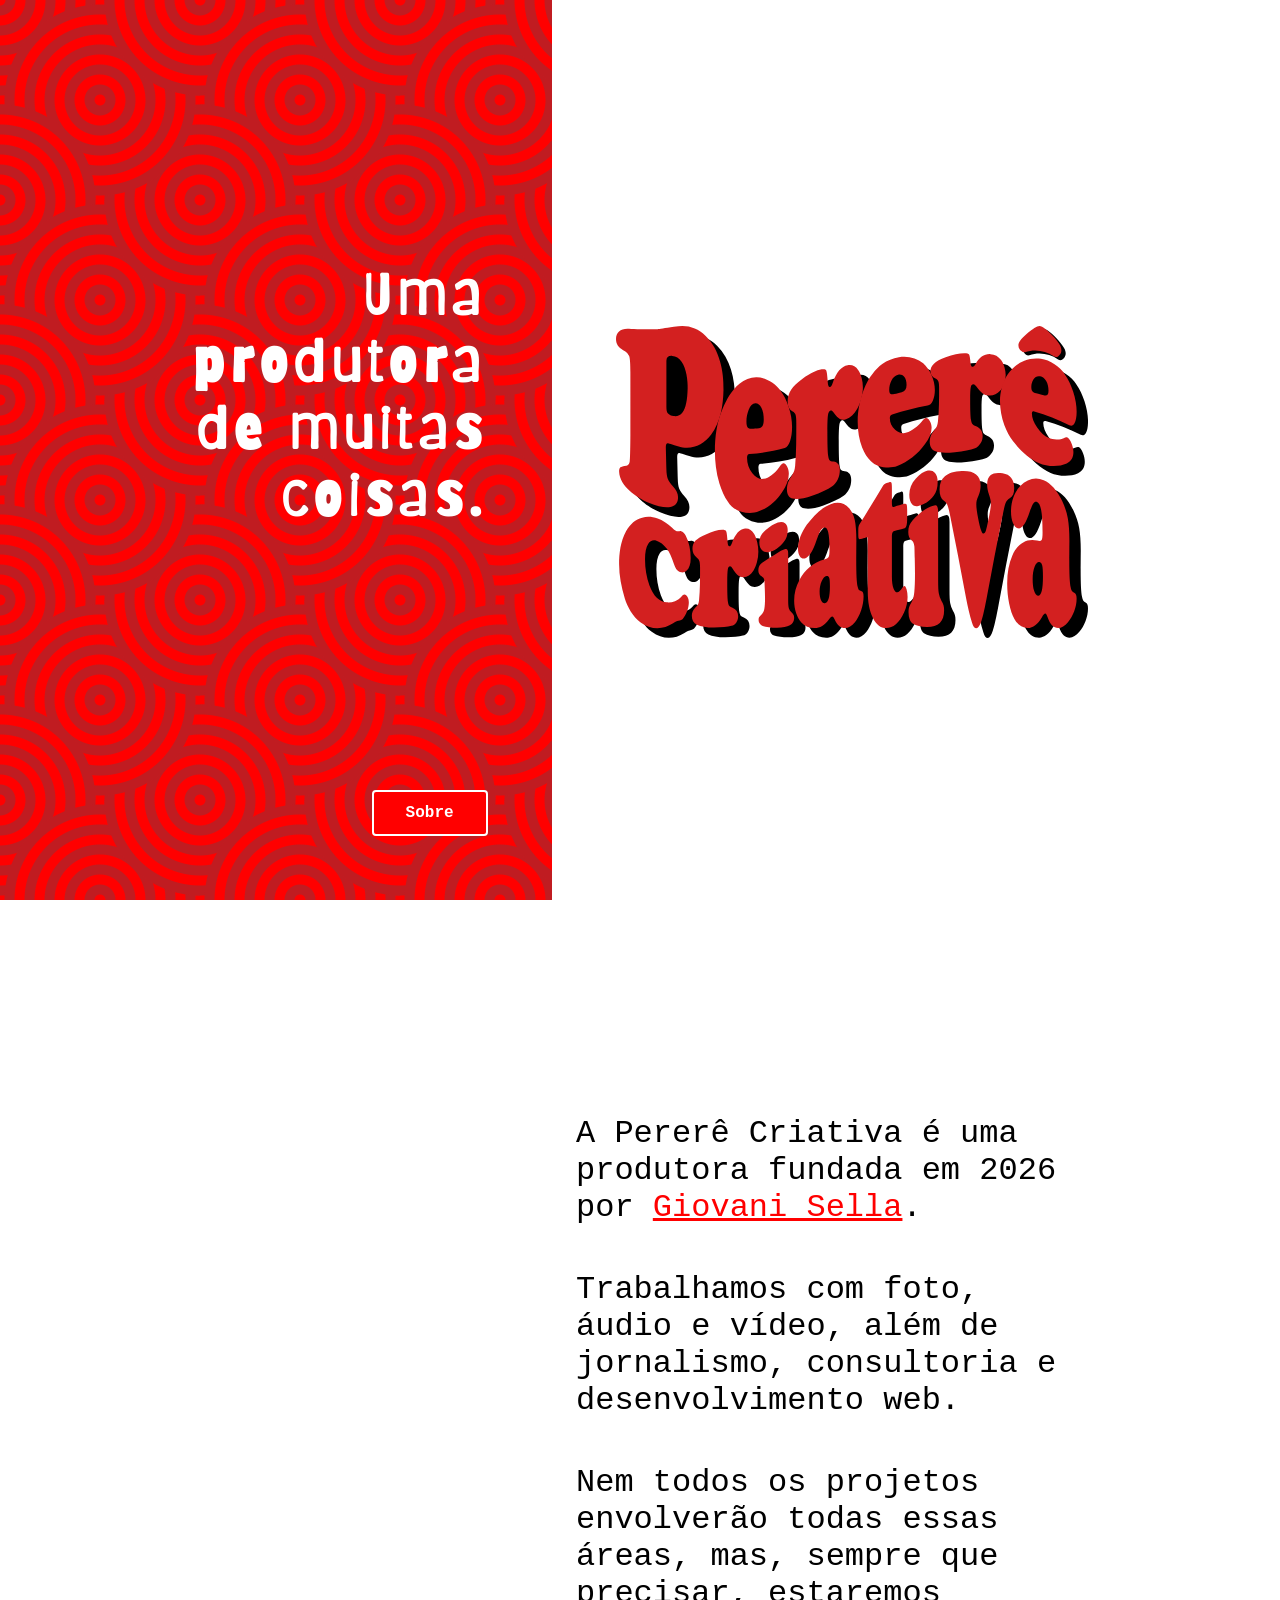
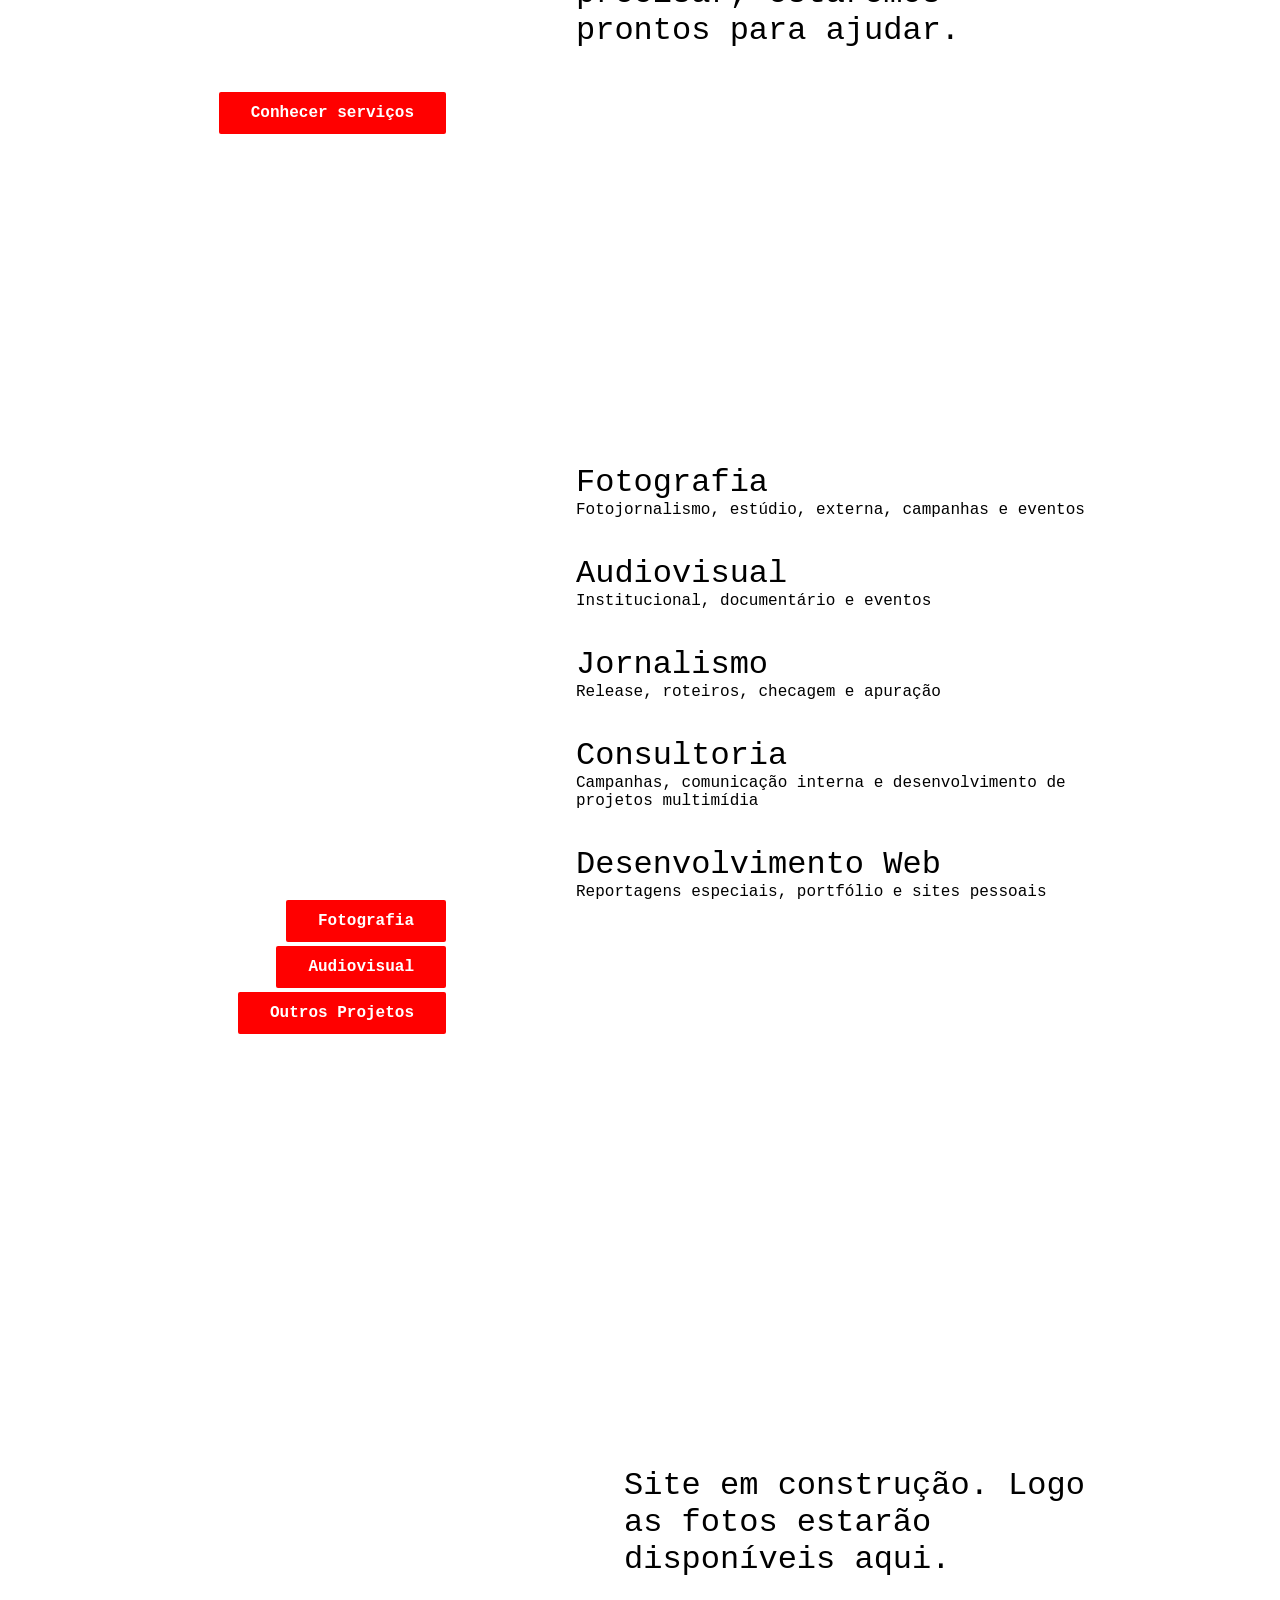
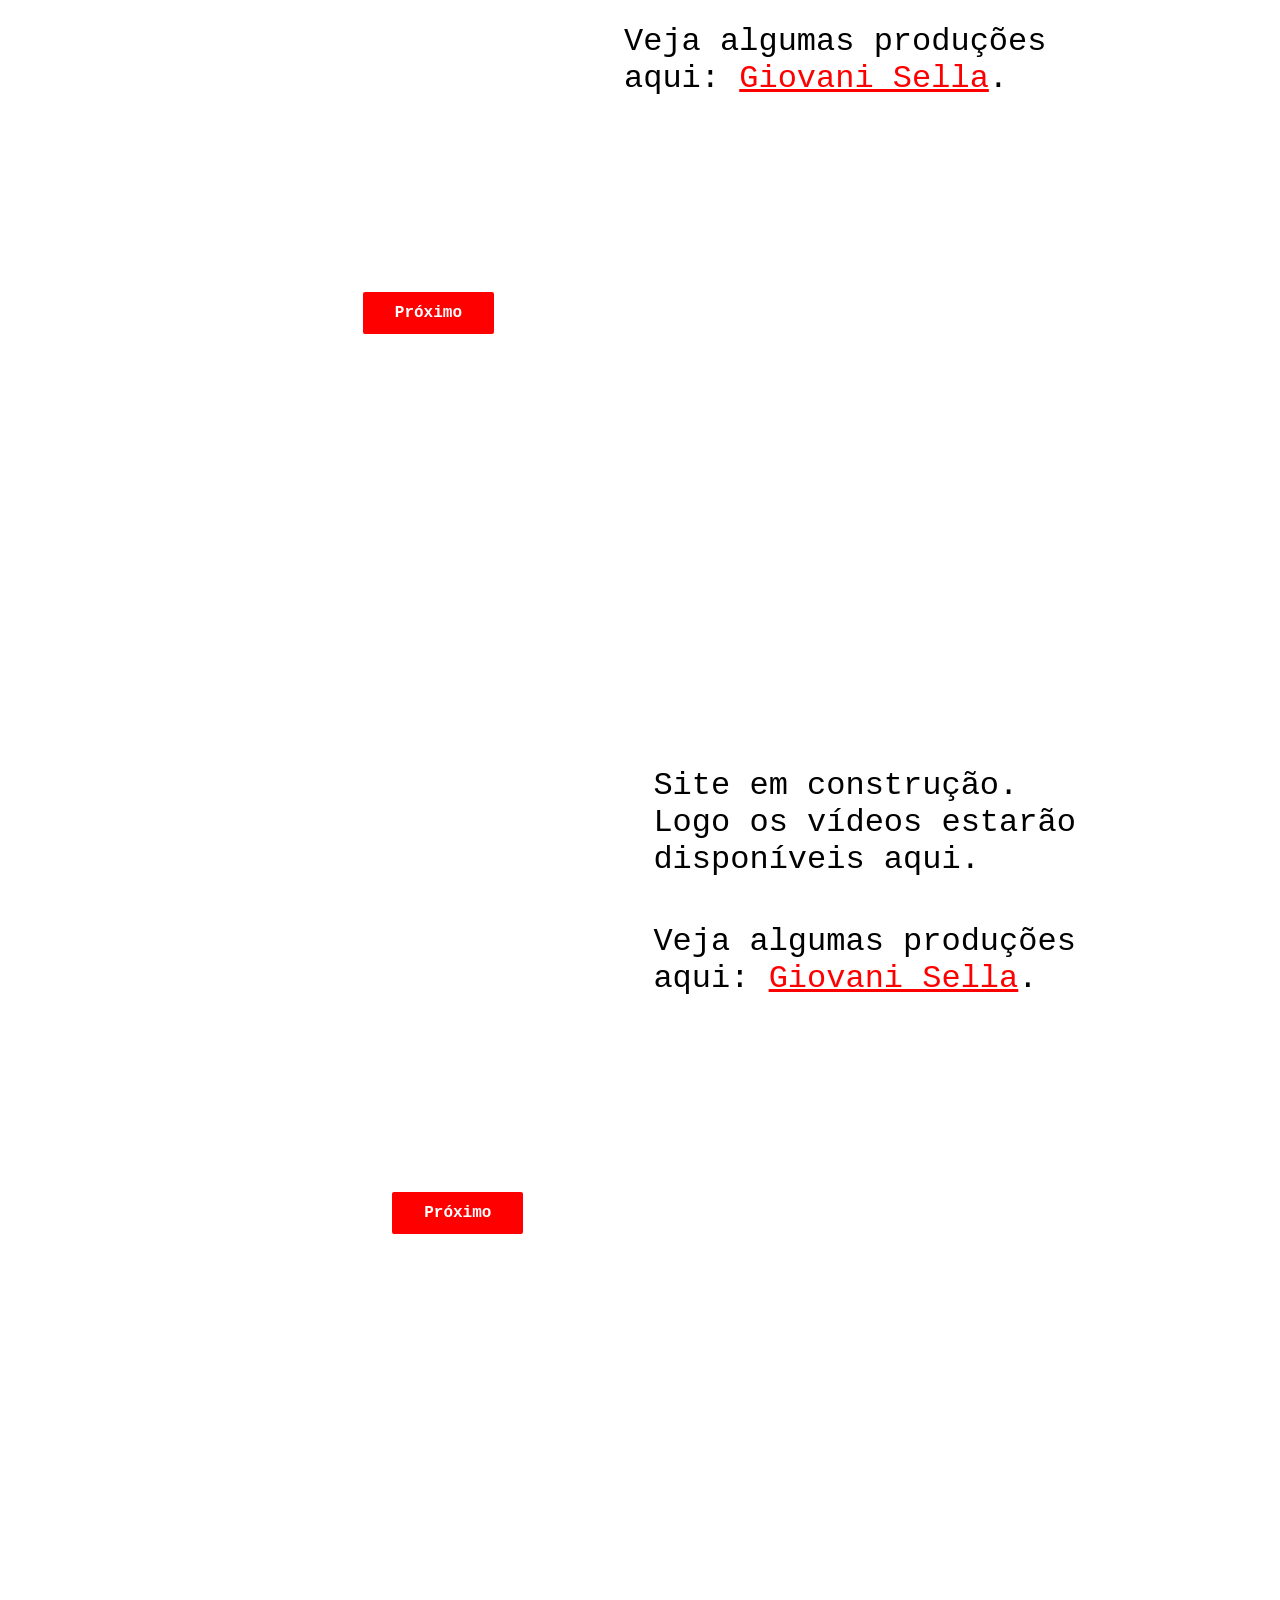
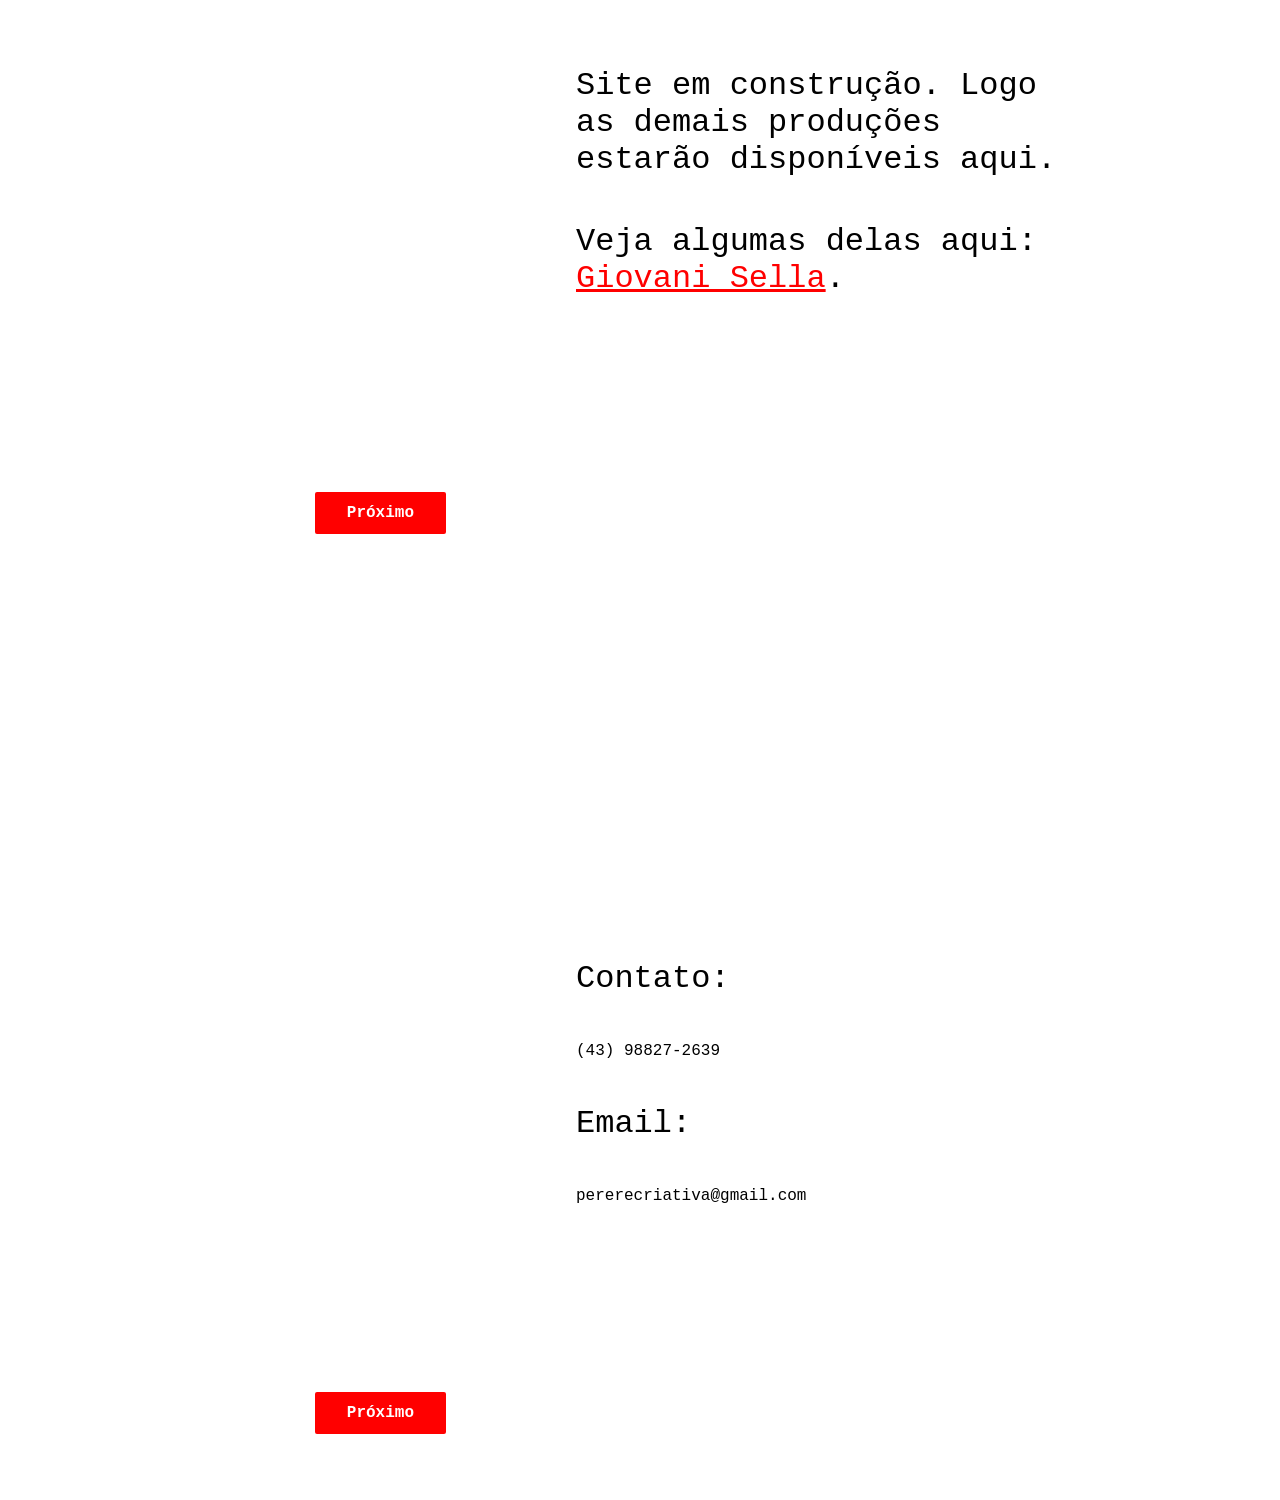
==== commit 391ee333: "aa" ====
--- a/src/perere-home.html
+++ b/src/perere-home.html
@@ -15,6 +15,7 @@
 
 
     <link rel="stylesheet" href="/src/perere-style-home.css">
+    <link rel="stylesheet" href="/src/perere-style-mobile.css">
 </head>
 
 <body>
@@ -58,16 +59,17 @@
 
             <div class="lado_direito noMeio spacado">
                 <h2>
-                    A Pererê Criativa é uma produtora de fundada em 2026 por <a href="https://www.giovanisella.com.br"
+                    A Pererê Criativa é uma produtora fundada em 2026 por <a href="https://www.giovanisella.com.br"
                         target="_blank">Giovani Sella</a>.
                 </h2>
 
                 <h2>
-                    Trabalhamos com foto, audio e vídeo, alem de jornalismo, consultoria e desenvolvimento web.
-                </h2>
-                <h2>
-                    Nem todos os os projetos envolverão todas essas areas. Mas sempre que precisar, estaremos prontos
-                    para ajudar.
+                    Trabalhamos com foto, áudio e vídeo, além de jornalismo, consultoria e desenvolvimento web.
+                </h2>
+
+                <h2>
+                    Nem todos os projetos envolverão todas essas áreas, mas, sempre que precisar, estaremos prontos para
+                    ajudar.
                 </h2>
             </div>
         </div>
@@ -95,30 +97,30 @@
 
             <div class="lado_direito noMeio">
                 <h2>Fotografia</h2>
-                <p>Fotojornalismo, Estúdio, Externa, Campanhas e Eventos</p>
+                <p>Fotojornalismo, estúdio, externa, campanhas e eventos</p>
                 <span class="espaco"></span>
 
                 <h2>Audiovisual</h2>
-                <p>Institucional, Documentário e Eventos</p>
+                <p>Institucional, documentário e eventos</p>
                 <span class="espaco"></span>
 
                 <h2>Jornalismo</h2>
-                <p>Realise, Roteiros, checagem e apuração</p>
+                <p>Release, roteiros, checagem e apuração</p>
                 <span class="espaco"></span>
 
                 <h2>Consultoria</h2>
-                <p>Campanhas, Comunicação interna e desenvolvimento de projetos multimídia</p>
+                <p>Campanhas, comunicação interna e desenvolvimento de projetos multimídia</p>
                 <span class="espaco"></span>
 
                 <h2>Desenvolvimento Web</h2>
-                <p>Reportagens especiais, portfolio e sites pessoais</p>
+                <p>Reportagens especiais, portfólio e sites pessoais</p>
             </div>
         </div>
 
     </section>
 
     <!--fotografia-->
-
+    <!-- 
     <section id="Fotografia" class="secao">
         <div class="conteudo_completo">
 
@@ -132,7 +134,7 @@
             </div>
 
             <div class="lado_direito">
-                <!-- 
+                
                 <div class="galeria-secao">
                     <h2>Estúdio e Campanhas</h2>
 
@@ -200,7 +202,33 @@
                         <div class="gallery-item"><img loading="eager" src="/midia/IMG_9809-2.jpg" alt="Eventos"></div>
                     </div>
                 </div>
-                    -->
+                    
+            </div>
+        </div>
+    </section>
+    -->
+
+    <!-- Fotografia -->
+    <section id="Fotos" class="secao">
+        <div class="conteudo_completo">
+
+            <div class="lado_esquerdo noInicio">
+                <div class="texto_esquerdo">
+                    <h1 class="anonymous-pro-bold">Fotografia</h1>
+                </div>
+                <div class="acoes-bottom">
+                    <a href="#Projetos" class="btn-proximo scrolly">Próximo</a>
+                </div>
+            </div>
+
+            <div class="lado_direito noMeio spacado">
+                <h2>
+                    Site em construção. Logo as fotos estarão disponíveis aqui.
+                </h2>
+                <h2>
+                    Veja algumas produções aqui: <a href="https://www.giovanisella.com.br" target="_blank">Giovani
+                        Sella</a>.
+                </h2>
             </div>
         </div>
     </section>
@@ -219,7 +247,13 @@
             </div>
 
             <div class="lado_direito noMeio spacado">
-                Audiovisual
+                <h2>
+                    Site em construção. Logo os vídeos estarão disponíveis aqui.
+                </h2>
+                <h2>
+                    Veja algumas produções aqui: <a href="https://www.giovanisella.com.br" target="_blank">Giovani
+                        Sella</a>.
+                </h2>
             </div>
         </div>
     </section>
@@ -239,7 +273,13 @@
             </div>
 
             <div class="lado_direito noMeio spacado">
-                Outros Projetos
+                <h2>
+                    Site em construção. Logo as demais produções estarão disponíveis aqui.
+                </h2>
+                <h2>
+                    Veja algumas delas aqui: <a href="https://www.giovanisella.com.br" target="_blank">Giovani
+                        Sella</a>.
+                </h2>
             </div>
         </div>
     </section>
@@ -258,8 +298,10 @@
             </div>
 
             <div class="lado_direito noMeio spacado">
-                <h2>Contato: (43) 98827-2639</h2>
-                <h2>Email: pererecriativa@gmail.com</h2>
+                <h2>Contato: </h2>
+                <p>(43) 98827-2639</p>
+                <h2>Email:</h2>
+                <p>pererecriativa@gmail.com</p>
             </div>
         </div>
 
@@ -268,4 +310,4 @@
     <!--Script-->
     <script src="/src/perere-script.js"></script>
 
-</body>
+</body>
--- a/src/perere-style-mobile.css
+++ b/src/perere-style-mobile.css
@@ -0,0 +1,340 @@
+/* perere-style-mobile.css - Adaptação para Mobile */
+/* Inclui este arquivo APÓS perere-style-home.css para manter todas as características em mobile */
+
+@media (max-width: 768px) {
+    
+    /* ========== Reset para Mobile ========== */
+    html {
+        scroll-padding-top: 0;
+    }
+
+    /* ========== Seções e Layout ========== */
+    .inicio,
+    .secao {
+        height: auto;
+        min-height: 100vh;
+        display: flex;
+        flex-direction: column;
+        justify-content: flex-start;
+        padding-top: 0;
+    }
+
+    .conteudo_completo {
+        flex-direction: row !important;
+        width: 100%;
+        height: auto;
+        padding: 0;
+        gap: 0;
+    }
+
+    /* ========== Lado Esquerdo e Direito ========== */
+    .lado_esquerdo {
+        width: 40% !important;
+        height: 100vh;
+        padding-left: 2% !important;
+        padding-right: 2% !important;
+        padding-bottom: 2% !important;
+        text-align: right;
+        align-items: flex-end;
+        justify-content: flex-start;
+    }
+
+    .lado_direito {
+        width: 60% !important;
+        height: 100vh;
+        background-color: #FFFFFF;
+        padding-right: 3% !important;
+        padding-left: 2% !important;
+        padding-top: 2% !important;
+        text-align: left;
+        align-items: flex-start;
+    }
+
+    /* ========== Texto Esquerdo ========== */
+    .texto_esquerdo {
+        flex-direction: column;
+        justify-content: center;
+        align-items: flex-end;
+        text-align: right;
+        width: 100%;
+        margin-bottom: 0;
+    }
+
+    /* ========== Tipografia em Mobile ========== */
+    h1 {
+        font-size: 1.8rem !important;
+        line-height: 1.2 !important;
+        letter-spacing: 0.1rem !important;
+        word-break: break-word;
+    }
+
+    h1.fonte1 {
+        font-size: 1.5rem !important;
+    }
+
+    h1.fonte2 {
+        font-size: 1.5rem !important;
+        letter-spacing: 0rem !important;
+    }
+
+    h1.fonte3 {
+        font-size: 1.8rem !important;
+        letter-spacing: 0rem !important;
+    }
+
+    h1.fonte4 {
+        font-size: 1.6rem !important;
+        letter-spacing: 0rem !important;
+    }z
+
+    h1.fonte5 {
+        font-size: 1.5rem !important;
+        letter-spacing: 0rem !important;
+    }
+
+    h2 {
+        font-size: 1.5rem !important;
+        margin-bottom: 1rem;
+    }
+
+    p {
+        font-size: 0.9rem !important;
+        line-height: 1.6;
+        max-width: 100%;
+    }
+
+    /* ========== Ações e Botões ========== */
+    .acoes-bottom {
+        flex-direction: column;
+        gap: 0rem;
+        width: fit-content;
+        justify-content: center;
+        align-items: center;
+        margin: 1.5rem 0;
+    }
+
+    .btn-proximo {
+        width: fit-content;
+        padding: 1rem 1.5rem !important;
+        font-size: 0.75rem !important;
+        border-radius: 6px;
+    }
+
+    /* ========== Esconder Botões na Seção Serviços ========== */
+    #Serviços .acoes-bottom {
+        display: none;
+    }
+
+    /* ========== Logo ========== */
+    .logo_1 {
+        width: 70vw;
+        max-width: 250px;
+        height: auto;
+        margin: 0 auto 1.5rem auto;
+        display: block;
+    }
+
+    /* ========== Espaçamento ========== */
+    .espaco {
+        height: 1rem;
+    }
+
+    .noMeio,
+    .noInicio,
+    .spacado {
+        gap: 1rem !important;
+    }
+
+    /* ========== Galeria em Mobile ========== */
+    .galeria-secao {
+        width: 100%;
+        padding: 1rem 0;
+        margin-bottom: 1.5rem;
+        gap: 0.8rem;
+        border-bottom: 2px solid var(--cor-primaria);
+        padding-bottom: 1.5rem;
+    }
+
+    .galeria-secao h2 {
+        text-align: center;
+        margin-bottom: 1rem;
+    }
+
+    /* Container da galeria */
+    .gallery {
+        width: 100%;
+        aspect-ratio: 1;
+        border-radius: 8px;
+    }
+
+    /* Imagem da galeria */
+    .gallery-item img {
+        width: 100%;
+        height: 100%;
+        object-fit: cover;
+        border-radius: 8px;
+    }
+
+    /* Controles de galeria */
+    .controles-galeria {
+        display: flex;
+        justify-content: center;
+        gap: 1rem;
+        margin-bottom: 1rem;
+    }
+
+    .controles-galeria button {
+        padding: 0.6rem 1rem !important;
+        font-size: 1.2rem;
+        border-radius: 6px;
+        transition: all 0.3s ease;
+    }
+
+    .controles-galeria button:active {
+        transform: scale(0.95);
+    }
+
+    /* ========== Seção Fotografia ========== */
+    #Fotografia {
+        height: auto;
+        min-height: 100vh;
+    }
+
+    #Fotografia .conteudo_completo {
+        height: auto;
+    }
+
+    #Fotografia .lado_direito {
+        height: auto;
+    }
+
+    /* ========== Links ========== */
+    a {
+        text-decoration: underline;
+        transition: all 0.3s ease;
+    }
+
+    a:active {
+        opacity: 0.7;
+    }
+
+    /* ========== Background Fixo ========== */
+    #textura-fixa {
+        position: fixed;
+        top: 0;
+        left: 0;
+        width: 100vw;
+        height: 100vh;
+        z-index: -1;
+        pointer-events: none;
+    }
+
+    /* ========== Texturas Otimizadas para Mobile ========== */
+    /* Mantém as texturas mas um pouco reduzidas em tamanho */
+    
+    .textura1 {
+        --s: 20px;
+    }
+
+    .textura2 {
+        --s: 150px;
+    }
+
+    .textura3 {
+        --s: 60px;
+    }
+
+    .textura4 {
+        --s: 60px;
+    }
+
+    .textura5 {
+        --s: 150px;
+    }
+
+}
+
+@media (max-width: 480px) {
+    
+    /* ========== Ajustes para Telas Muito Pequenas ========== */
+    
+    .conteudo_completo {
+        padding: 0.75rem 0.5rem;
+        gap: 0.3rem;
+    }
+
+    .lado_esquerdo {
+        width: 40% !important;
+        padding-left: 1.5% !important;
+        padding-right: 1.5% !important;
+    }
+
+    .lado_direito {
+        width: 60% !important;
+        padding-right: 2% !important;
+        padding-left: 1.5% !important;
+    }
+
+    h1 {
+        font-size: 1.4rem !important;
+    }
+
+    h1.fonte1 {
+        font-size: 1.6rem !important;
+    }
+
+    h1.fonte2 {
+        font-size: 1.6rem !important;
+        letter-spacing: 0.15rem !important;
+    }
+
+    h1.fonte3 {
+        font-size: 1.8rem !important;
+        letter-spacing: 0.1rem !important;
+    }
+
+    h1.fonte4 {
+        font-size: 1.8rem !important;
+    }
+
+    h1.fonte5 {
+        font-size: 1.8rem !important;
+    }
+
+    h2 {
+        font-size: 1.2rem !important;
+    }
+
+    p {
+        font-size: 0.85rem !important;
+    }
+
+    .btn-proximo {
+        padding: 0.75rem 1rem !important;
+        font-size: 0.65rem !important;
+    }
+
+    .logo_1 {
+        width: 70vw;
+        max-width: 150px;
+    }
+
+    .gallery {
+        aspect-ratio: 1;
+    }
+
+    .controles-galeria {
+        gap: 0.8rem;
+    }
+
+    .controles-galeria button {
+        padding: 0.5rem 0.8rem !important;
+        font-size: 1rem;
+    }
+
+    /* ========== Esconder Botões na Seção Serviços ========== */
+    #Serviços .acoes-bottom {
+        display: none;
+    }
+
+}
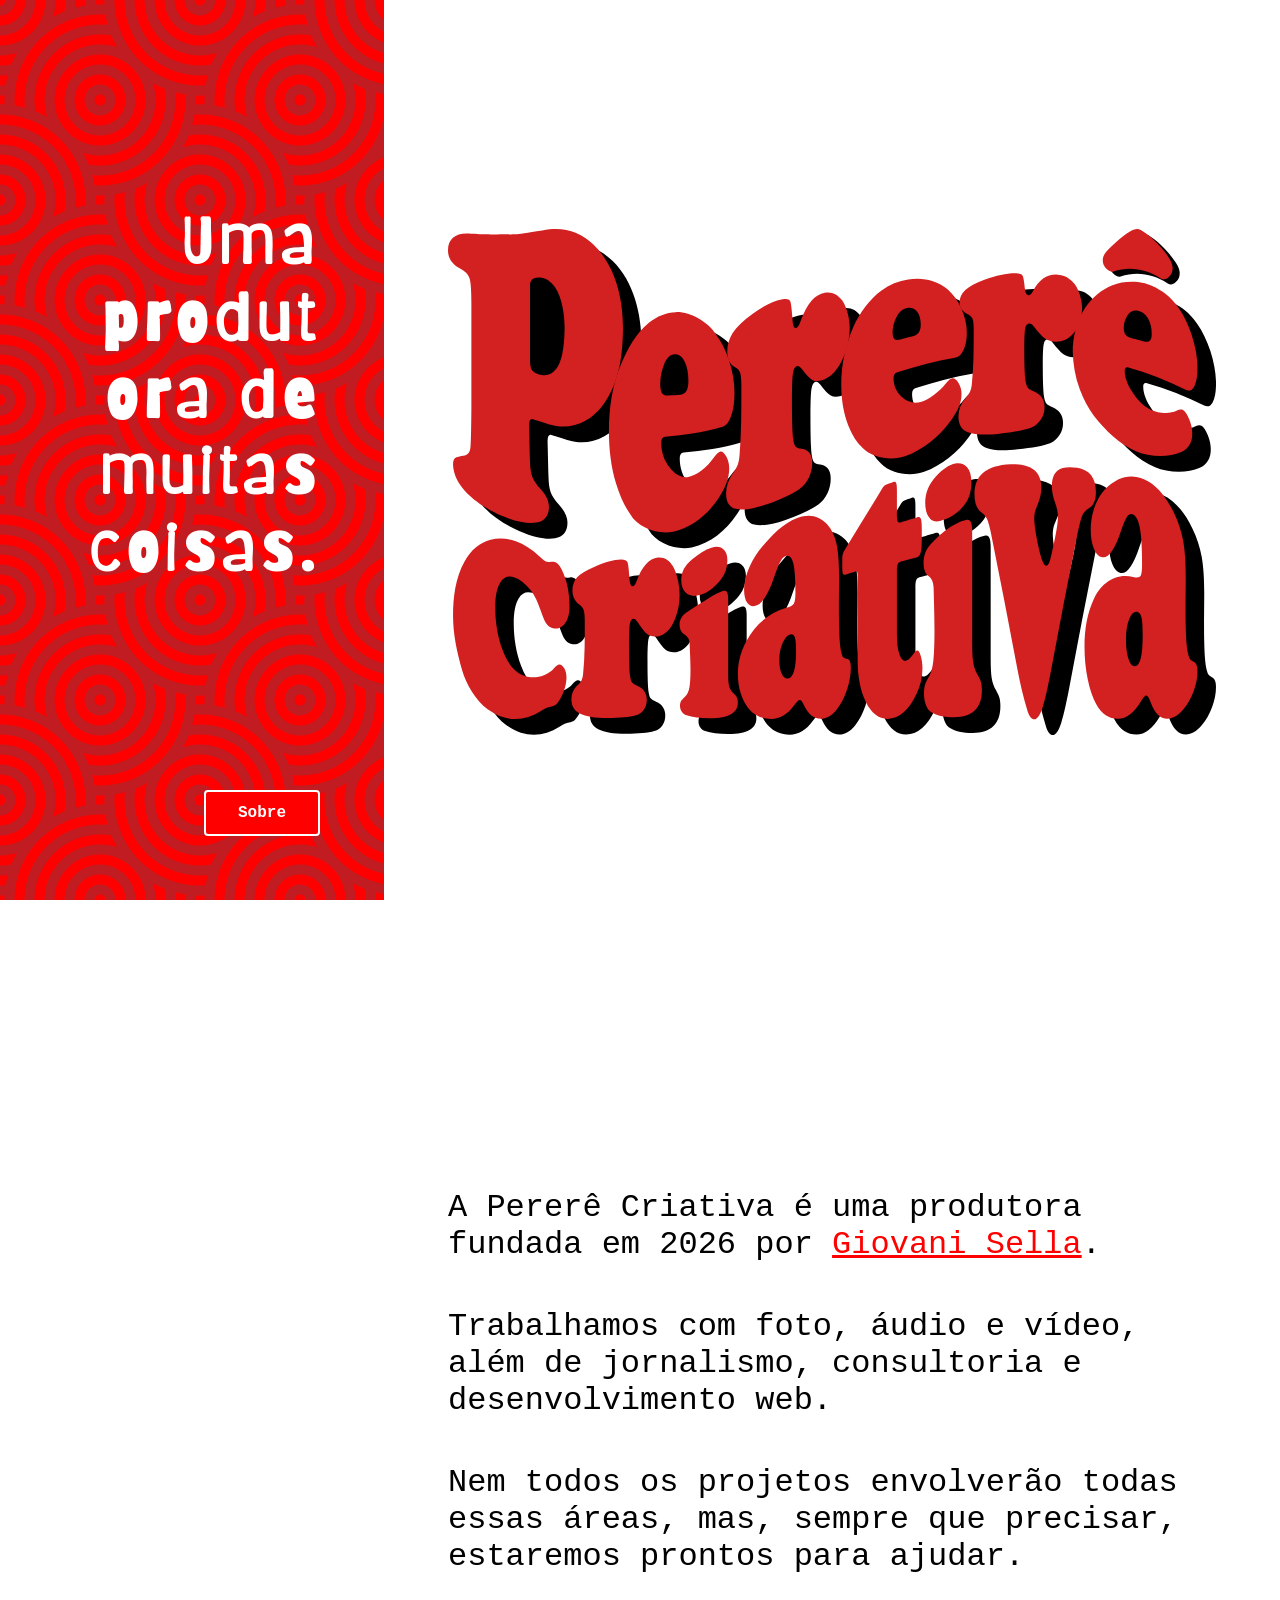
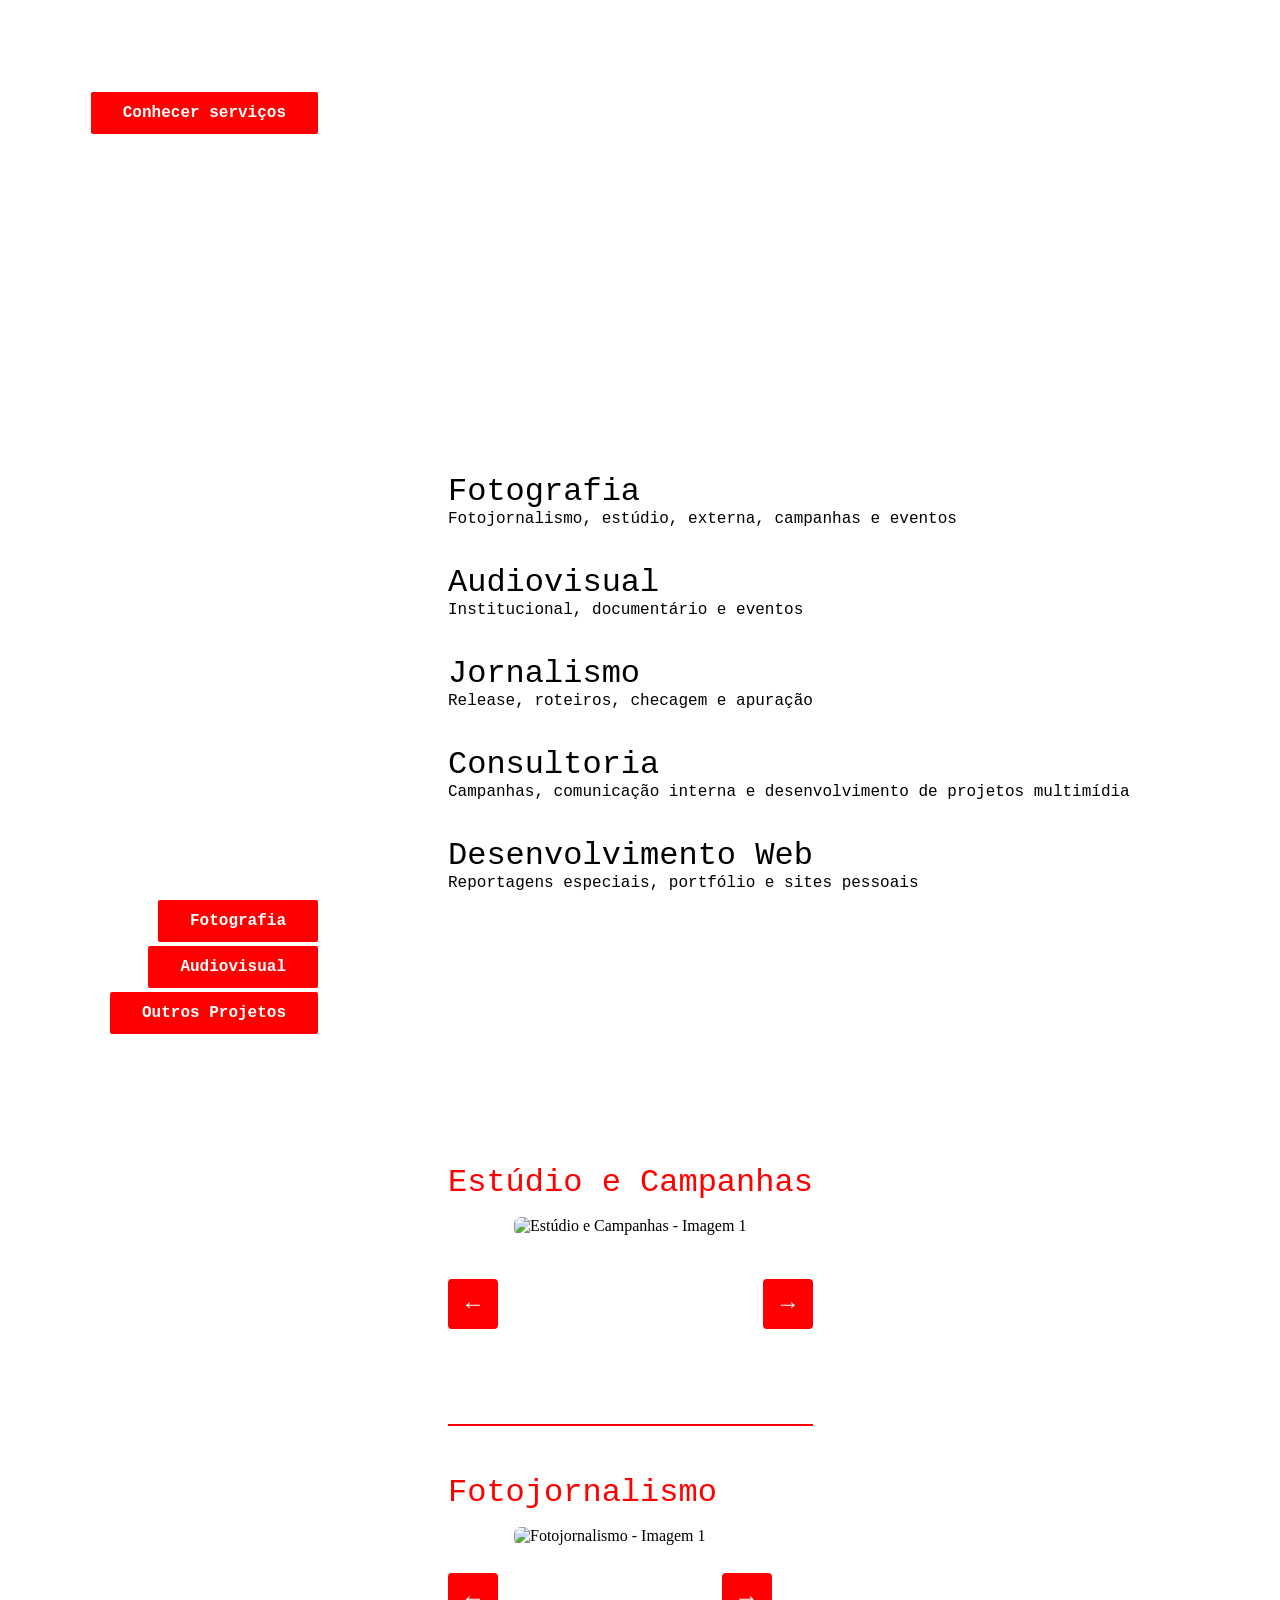
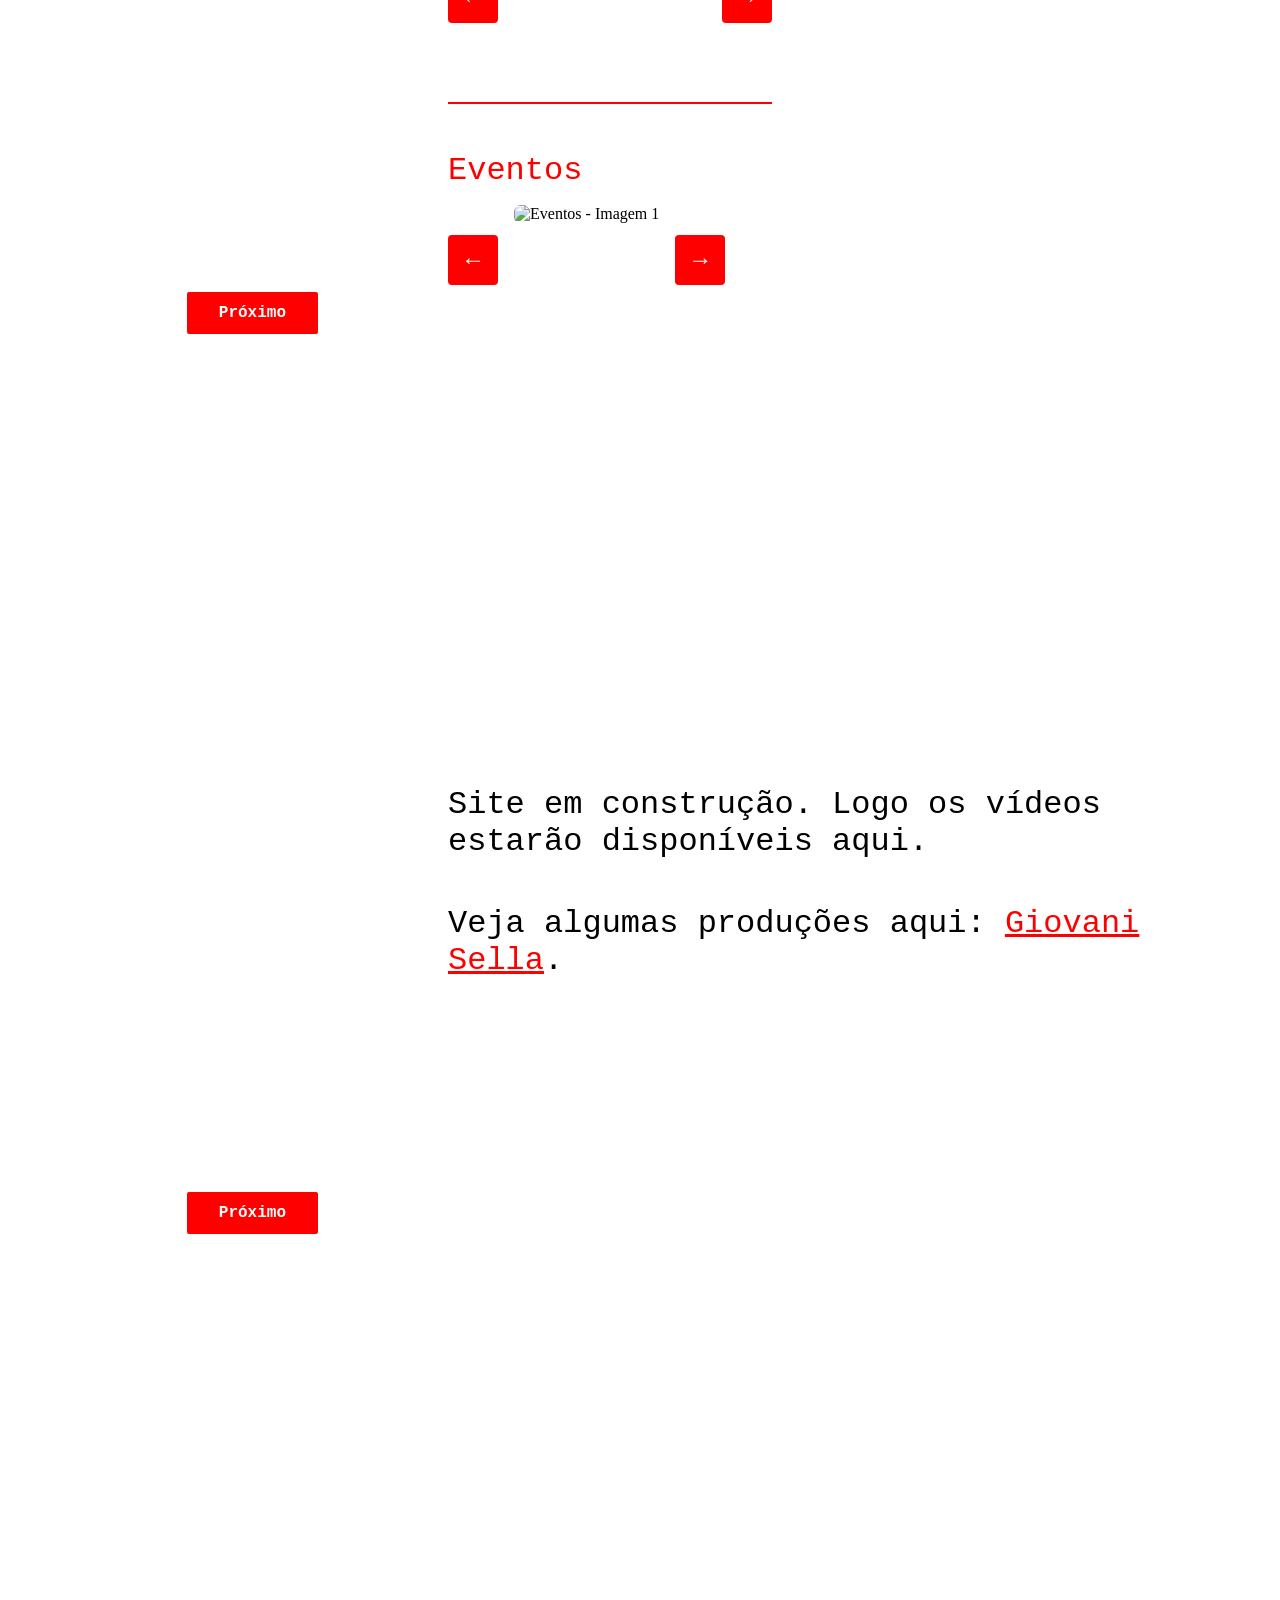
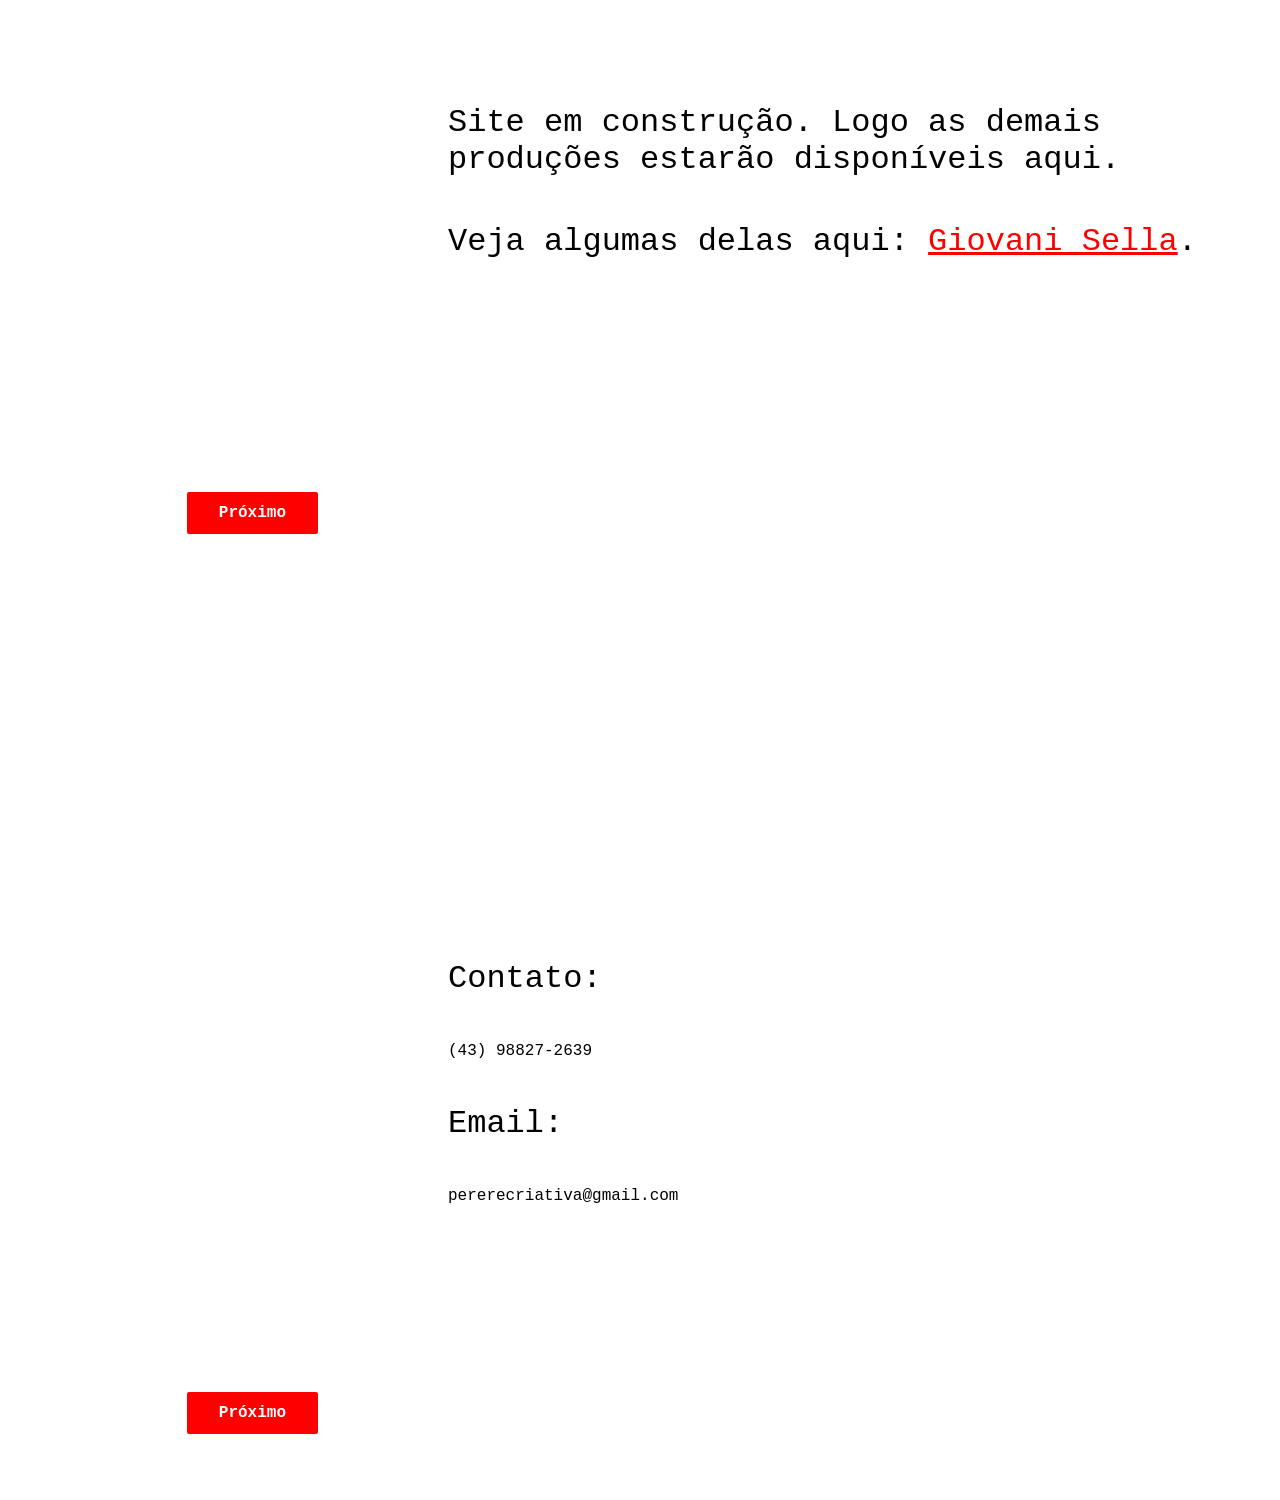
==== commit 5cbd8845: "aa" ====
--- a/src/perere-home.html
+++ b/src/perere-home.html
@@ -120,7 +120,7 @@
     </section>
 
     <!--fotografia-->
-    <!-- 
+    <!-- -->
     <section id="Fotografia" class="secao">
         <div class="conteudo_completo">
 
@@ -134,30 +134,24 @@
             </div>
 
             <div class="lado_direito">
-                
+
                 <div class="galeria-secao">
                     <h2>Estúdio e Campanhas</h2>
 
-                    
+
                     <div class="controles-galeria">
                         <button class="prev">←</button>
                         <button class="next">→</button>
                     </div>
                     <div class="gallery">
-                        <div class="gallery-item active"><img loading="eager"
-                                src="/midia/RegianeRibeiro_25 de março de 2025_GiovaniSella10.jpg" alt="Estúdio"></div>
-                        <div class="gallery-item"><img loading="eager"
-                                src="/midia/RegianeRibeiro_25 de março de 2025_GiovaniSella22.jpg" alt="Estúdio"></div>
-                        <div class="gallery-item"><img loading="eager"
-                                src="/midia/RodrigoMatana 25 de março de 2025_GiovaniSella01.jpg" alt="Estúdio"></div>
-                        <div class="gallery-item"><img loading="eager"
-                                src="/midia/RodrigoMatana 25 de março de 2025_GiovaniSella02.jpg" alt="Estúdio"></div>
-                        <div class="gallery-item"><img loading="eager"
-                                src="/midia/RodrigoMatana 25 de março de 2025_GiovaniSella05.jpg" alt="Estúdio"></div>
-                        <div class="gallery-item"><img loading="eager"
-                                src="/midia/RodrigoMatana 25 de março de 2025_GiovaniSella08.jpg" alt="Estúdio"></div>
-                        <div class="gallery-item"><img loading="eager"
-                                src="/midia/Rodrigo Botelho e Queila - Giovani Sella 48.jpg" alt="Estúdio"></div>
+                        <div class="gallery-item active">
+                            <img loading="eager"
+                                src="https://picsum.photos/800/600?random=1" alt="Estúdio e Campanhas - Imagem 1">
+                        </div>
+                        <div class="gallery-item">
+                            <img loading="eager"
+                                src="https://picsum.photos/800/600?random=2" alt="Estúdio e Campanhas - Imagem 2">
+                        </div>
                     </div>
                 </div>
 
@@ -168,14 +162,14 @@
                         <button class="next">→</button>
                     </div>
                     <div class="gallery">
-                        <div class="gallery-item active"><img loading="eager"
-                                src="/midia/Formatura Tec ADM Guarda Mirim 2023 - 46.jpg" alt="Fotojornalismo"></div>
-                        <div class="gallery-item"><img loading="eager"
-                                src="/midia/Formatura Tec ADM Guarda Mirim 2023 - 57.jpg" alt="Fotojornalismo"></div>
-                        <div class="gallery-item"><img loading="eager"
-                                src="/midia/Formatura Tec ADM Guarda Mirim 2023 - 74.jpg" alt="Fotojornalismo"></div>
-                        <div class="gallery-item"><img loading="eager"
-                                src="/midia/Formatura Tec ADM Guarda Mirim 2023 - 9.jpg" alt="Fotojornalismo"></div>
+                        <div class="gallery-item active">
+                            <img loading="eager"
+                                src="https://picsum.photos/800/600?random=3" alt="Fotojornalismo - Imagem 1">
+                        </div>
+                        <div class="gallery-item">
+                            <img loading="eager"
+                                src="https://picsum.photos/800/600?random=4" alt="Fotojornalismo - Imagem 2">
+                        </div>
                     </div>
                 </div>
 
@@ -187,48 +181,17 @@
                         <button class="next">→</button>
                     </div>
                     <div class="gallery">
-                        <div class="gallery-item active"><img loading="eager"
-                                src="/midia/Graciele e trovão - 06 de junho de 2024 extras-4.jpg" alt="Eventos"></div>
-                        <div class="gallery-item"><img loading="eager"
-                                src="/midia/Graciele e trovão - 06 de junho de 2024 extras-51.jpg" alt="Eventos"></div>
-                        <div class="gallery-item"><img loading="eager"
-                                src="/midia/Graciele e trovão - 11 de junho de 2024 (26).jpg" alt="Eventos"></div>
-                        <div class="gallery-item"><img loading="eager"
-                                src="/midia/Graciele e trovão - 11 de junho de 2024 (27).jpg" alt="Eventos"></div>
-                        <div class="gallery-item"><img loading="eager"
-                                src="/midia/Graciele e trovão - 11 de junho de 2024 (34).jpg" alt="Eventos"></div>
-                        <div class="gallery-item"><img loading="eager"
-                                src="/midia/Graciele e trovão - 11 de junho de 2024 (35).jpg" alt="Eventos"></div>
-                        <div class="gallery-item"><img loading="eager" src="/midia/IMG_9809-2.jpg" alt="Eventos"></div>
-                    </div>
-                </div>
-                    
-            </div>
-        </div>
-    </section>
-    -->
-
-    <!-- Fotografia -->
-    <section id="Fotos" class="secao">
-        <div class="conteudo_completo">
-
-            <div class="lado_esquerdo noInicio">
-                <div class="texto_esquerdo">
-                    <h1 class="anonymous-pro-bold">Fotografia</h1>
-                </div>
-                <div class="acoes-bottom">
-                    <a href="#Projetos" class="btn-proximo scrolly">Próximo</a>
-                </div>
-            </div>
-
-            <div class="lado_direito noMeio spacado">
-                <h2>
-                    Site em construção. Logo as fotos estarão disponíveis aqui.
-                </h2>
-                <h2>
-                    Veja algumas produções aqui: <a href="https://www.giovanisella.com.br" target="_blank">Giovani
-                        Sella</a>.
-                </h2>
+                        <div class="gallery-item active">
+                            <img loading="eager"
+                                src="https://picsum.photos/800/600?random=5" alt="Eventos - Imagem 1">
+                        </div>
+                        <div class="gallery-item">
+                            <img loading="eager"
+                                src="https://picsum.photos/800/600?random=6" alt="Eventos - Imagem 2">
+                        </div>
+                    </div>
+                </div>
+
             </div>
         </div>
     </section>
--- a/src/perere-style-home.css
+++ b/src/perere-style-home.css
@@ -115,40 +115,42 @@
 
 /* Variações de fonte para h1 sincronizadas com texturas */
 h1.fonte1 {
-    font-size: 3.5rem;
-    font-weight: 700;
-    letter-spacing: 0;
+    font-size: 4rem;
+    font-weight: 700;
+    letter-spacing: -0.25rem;
+    line-height: 1.2;
 }
 
 h1.fonte2 {
     font-family: "Barriecito", system-ui;
-    font-size: 3.5rem;
+    font-size: 4rem;
     font-weight: 700;
     letter-spacing: 0.4rem;
+    line-height: 1.2;
 }
 
 h1.fonte3 {
     font-family: "Bangers", system-ui;
-    font-size: 4.2rem;
-    font-weight: 700;
-    letter-spacing: 0.45rem;
-    line-height: 0.9;
+    font-size: 4rem;
+    font-weight: 700;
+    letter-spacing: 0.6rem;
+    line-height: 1.2;
 }
 
 h1.fonte4 {
     font-family: "Share Tech", sans-serif;
-    font-size: 4.3rem;
-    font-weight: 700;
-    letter-spacing: 0.2rem;
-    line-height: 0.9;
+    font-size: 4rem;
+    font-weight: 700;
+    letter-spacing: 0.5rem;
+    line-height: 1.2;
 }
 
 h1.fonte5 {
     font-family: "Geo", sans-serif;
-    font-size: 4.5rem;
-    font-weight: 700;
-    letter-spacing: 0.2rem;
-    line-height: 0.9;
+    font-size: 4rem;
+    font-weight: 700;
+    letter-spacing: 0.5rem;
+    line-height: 1.2;
     font-style: italic;
 }
 
@@ -158,7 +160,7 @@
 .secao {
     display: flex;
     flex-direction: column;
-    height: 100vh;
+    min-height: 100vh;
     scroll-snap-align: start;
     scroll-snap-stop: always;
 }
@@ -188,17 +190,18 @@
     height: 4vh;
 }
 
-/* ========== Lado Esquerdo (70%) ========== */
+/* ========== Lado Esquerdo (30%) ========== */
 .lado_esquerdo {
-    flex: 1;
-    width: 70%;
+    flex: 0 0 auto;
+    width: 30%;
     height: 100%;
+    min-height: 100vh;
     display: flex;
     flex-direction: column;
     justify-content: space-between;
     align-items: flex-end;
     text-align: right;
-    padding-left: 15%;
+    padding-left: 5%;
     padding-right: 5%;
     padding-bottom: 5%;
     position: relative;
@@ -216,6 +219,15 @@
     flex: 1;
     position: relative;
     z-index: 1;
+    max-width: 100%;
+    width: 100%;
+    overflow: hidden;
+}
+
+.texto_esquerdo h1 {
+    max-width: 100%;
+    word-wrap: break-word;
+    overflow-wrap: break-word;
 }
 
 /* Container de ações no rodapé do lado esquerdo */
@@ -253,16 +265,17 @@
     transform: scale(1.05);
 }
 
-/* ========== Lado Direito (30%) ========== */
+/* ========== Lado Direito (70%) ========== */
 .lado_direito {
-    flex: 2;
+    flex: 0 0 auto;
     width: 70%;
     height: 100%;
+    min-height: 100vh;
     display: flex;
     flex-direction: column;
     align-items: flex-start;
     text-align: left;
-    padding-right: 15%;
+    padding-right: 5%;
     padding-left: 5%;
     padding-top: 5%;
     position: relative;
@@ -380,24 +393,53 @@
     color: var(--cor-primaria);
 }
 
+/* seção da galeria com botões aos lados */
+
+.galeria-secao {
+    display: grid;
+    grid-template-columns: auto 1fr auto;
+    grid-template-rows: auto 1fr;
+    align-items: center;
+    gap: 1rem;
+}
+
+.galeria-secao h2 {
+    grid-column: 1 / -1;
+}
+
 /* controles */
 
 .controles-galeria {
-    display: flex;
-    gap: 0.5rem;
+    display: contents;
 }
 
 .controles-galeria button {
     background: var(--cor-primaria);
     color: white;
     border: none;
-    padding: 0.4rem 0.8rem;
+    padding: 0.5rem 1rem;
     cursor: pointer;
     border-radius: 4px;
+    font-size: 1.5rem;
+    display: flex;
+    align-items: center;
+    justify-content: center;
+    width: 50px;
+    height: 50px;
 }
 
 .controles-galeria button:hover {
     background: var(--cor-secundaria);
+}
+
+.prev {
+    grid-column: 1;
+    grid-row: 2;
+}
+
+.next {
+    grid-column: 3;
+    grid-row: 2;
 }
 
 /* container da galeria */
@@ -408,6 +450,8 @@
     aspect-ratio: 4/3;
     overflow: hidden;
     border-radius: 6px;
+    grid-column: 2;
+    grid-row: 2;
 }
 
 /* cada imagem */
--- a/src/perere-style-mobile.css
+++ b/src/perere-style-mobile.css
@@ -11,7 +11,7 @@
     /* ========== Seções e Layout ========== */
     .inicio,
     .secao {
-        height: auto;
+        height: 100vh;
         min-height: 100vh;
         display: flex;
         flex-direction: column;
@@ -31,9 +31,6 @@
     .lado_esquerdo {
         width: 40% !important;
         height: 100vh;
-        padding-left: 2% !important;
-        padding-right: 2% !important;
-        padding-bottom: 2% !important;
         text-align: right;
         align-items: flex-end;
         justify-content: flex-start;
@@ -43,9 +40,6 @@
         width: 60% !important;
         height: 100vh;
         background-color: #FFFFFF;
-        padding-right: 3% !important;
-        padding-left: 2% !important;
-        padding-top: 2% !important;
         text-align: left;
         align-items: flex-start;
     }
@@ -142,7 +136,7 @@
     .noMeio,
     .noInicio,
     .spacado {
-        gap: 1rem !important;
+        gap: 0rem !important;
     }
 
     /* ========== Galeria em Mobile ========== */
@@ -150,7 +144,7 @@
         width: 100%;
         padding: 1rem 0;
         margin-bottom: 1.5rem;
-        gap: 0.8rem;
+        gap: 0rem;
         border-bottom: 2px solid var(--cor-primaria);
         padding-bottom: 1.5rem;
     }
@@ -260,7 +254,7 @@
     
     .conteudo_completo {
         padding: 0.75rem 0.5rem;
-        gap: 0.3rem;
+        gap: 0rem;
     }
 
     .lado_esquerdo {
@@ -277,28 +271,38 @@
 
     h1 {
         font-size: 1.4rem !important;
+        line-height: 1.2 !important;
+        letter-spacing: 0.05rem !important;
     }
 
     h1.fonte1 {
-        font-size: 1.6rem !important;
+        font-size: 1.4rem !important;
+        line-height: 1.2 !important;
+        letter-spacing: 0rem !important;
     }
 
     h1.fonte2 {
-        font-size: 1.6rem !important;
-        letter-spacing: 0.15rem !important;
+        font-size: 1.4rem !important;
+        line-height: 1.2 !important;
+        letter-spacing: 0.2rem !important;
     }
 
     h1.fonte3 {
-        font-size: 1.8rem !important;
-        letter-spacing: 0.1rem !important;
+        font-size: 1.4rem !important;
+        line-height: 1.2 !important;
+        letter-spacing: 0.29rem !important;
     }
 
     h1.fonte4 {
-        font-size: 1.8rem !important;
+        font-size: 1.4rem !important;
+        line-height: 1.2 !important;
+        letter-spacing: 0.25rem !important;
     }
 
     h1.fonte5 {
-        font-size: 1.8rem !important;
+        font-size: 1.4rem !important;
+        line-height: 1.2 !important;
+        letter-spacing: 0.18em !important;
     }
 
     h2 {
